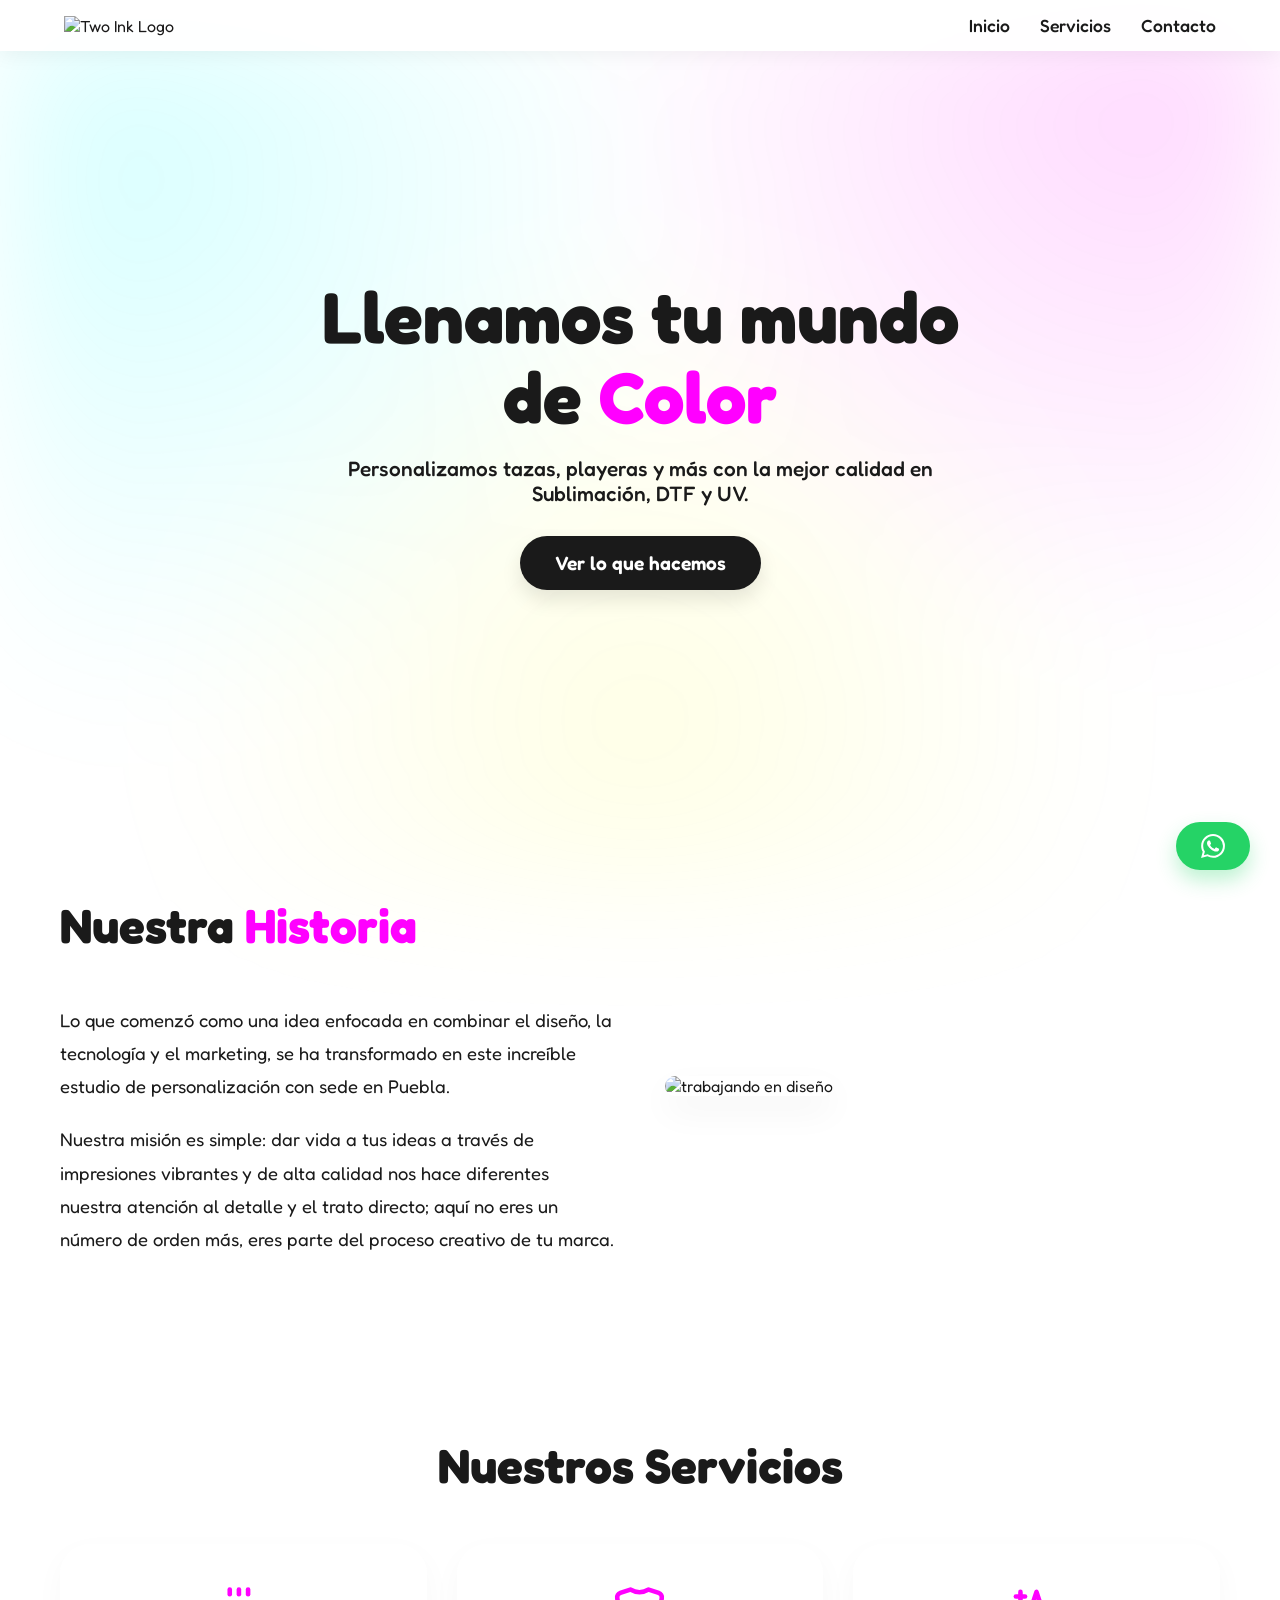
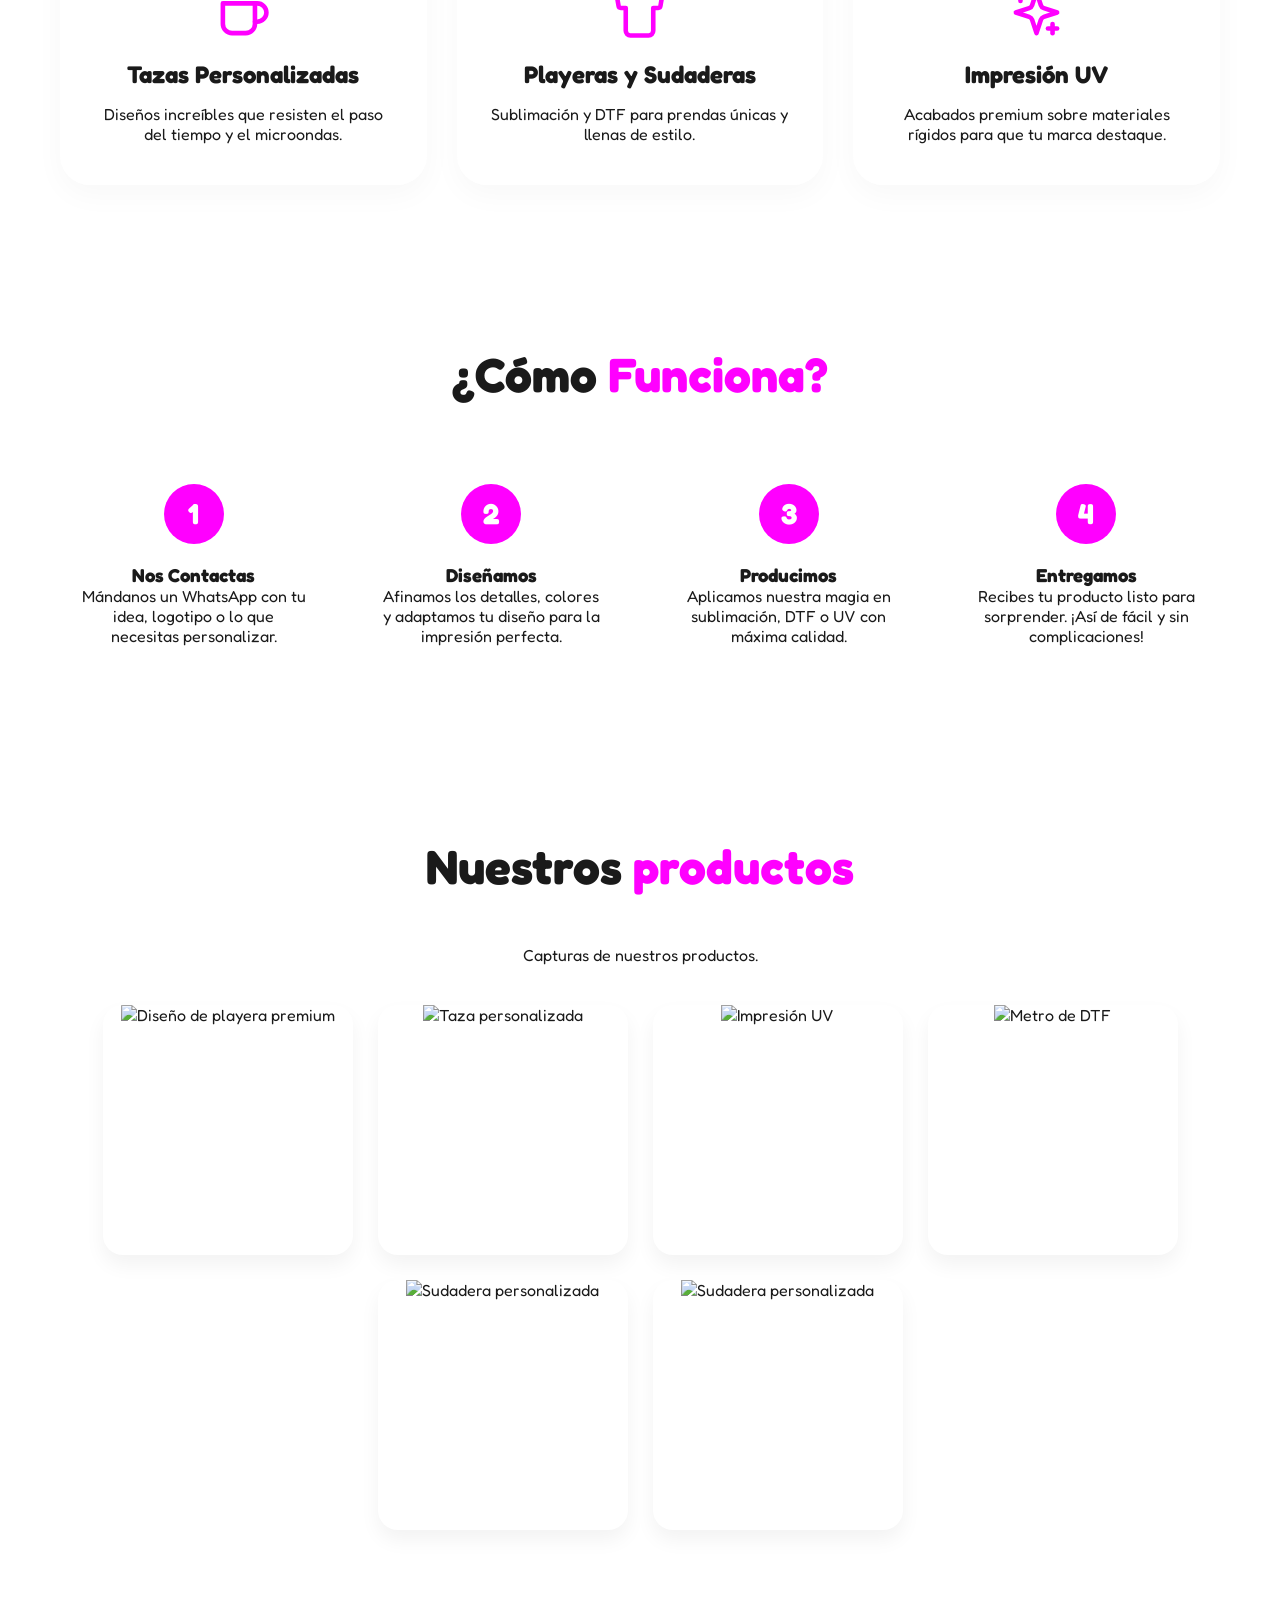
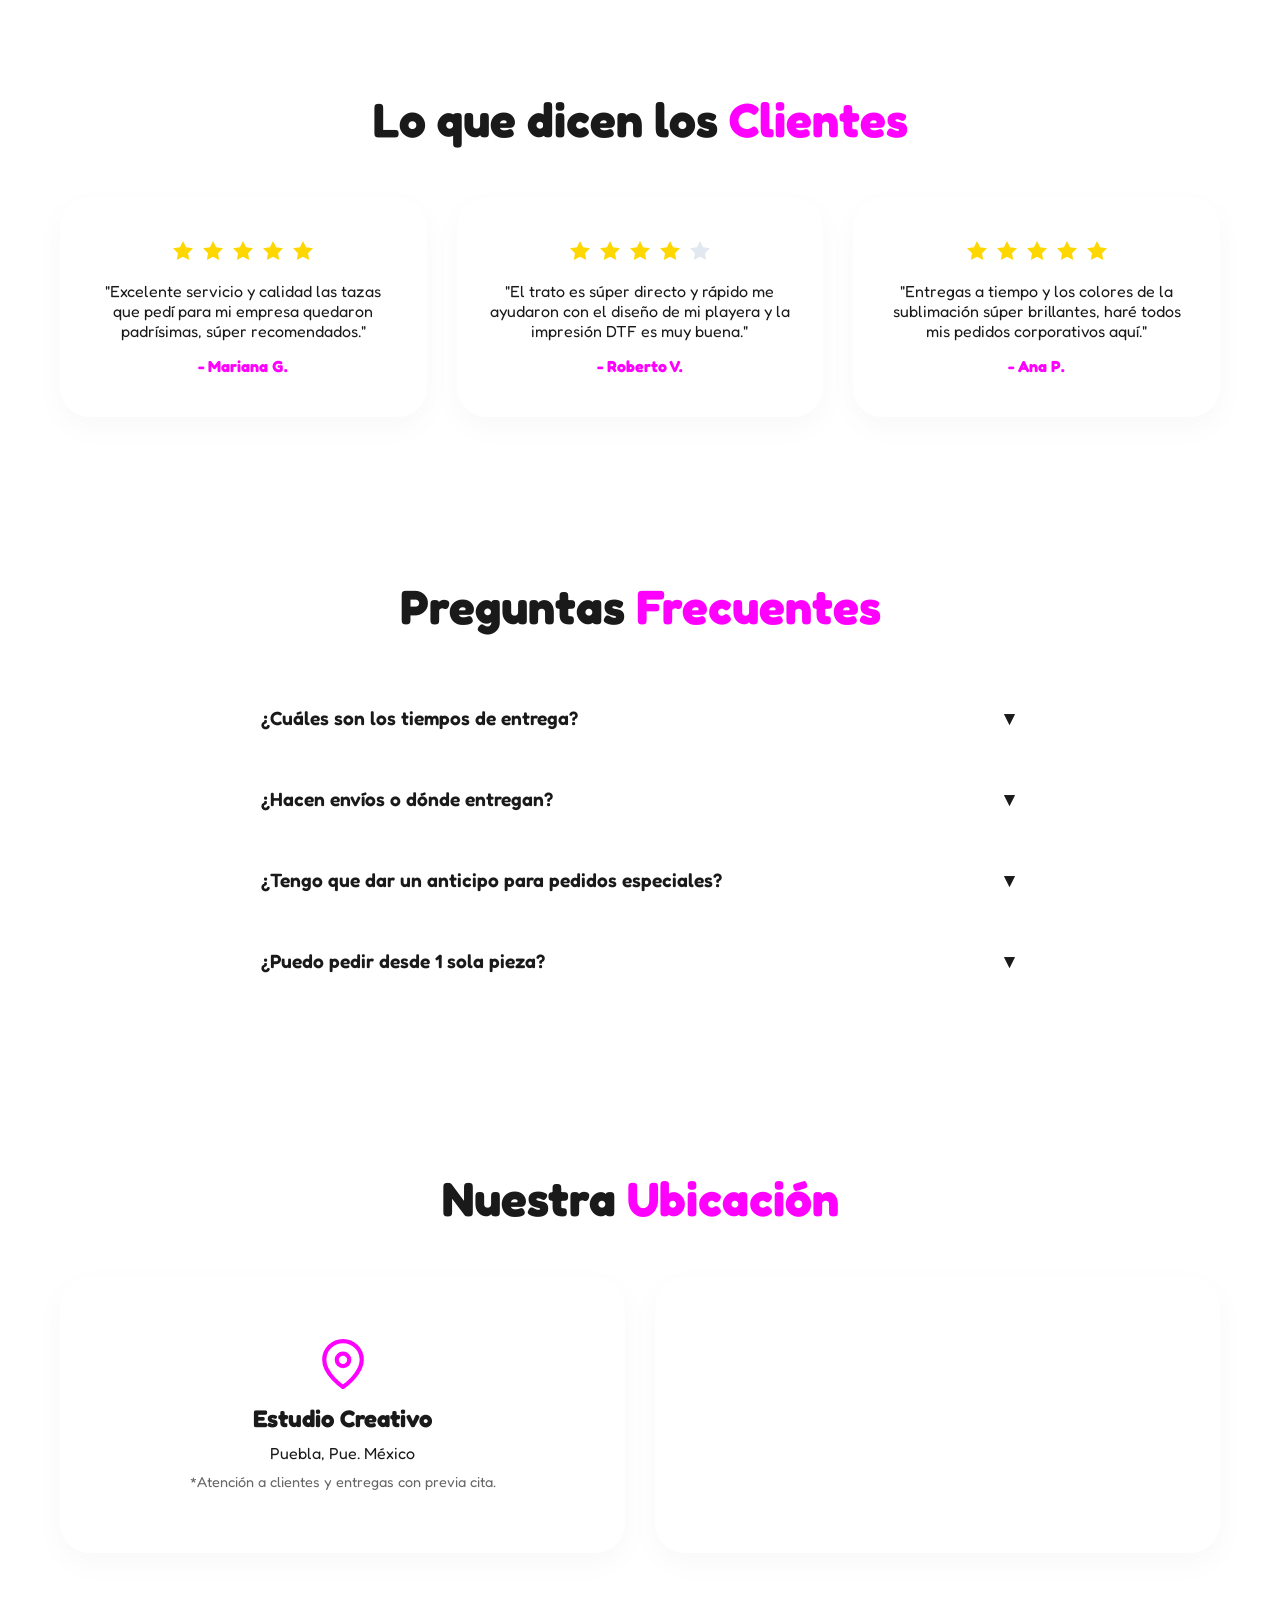
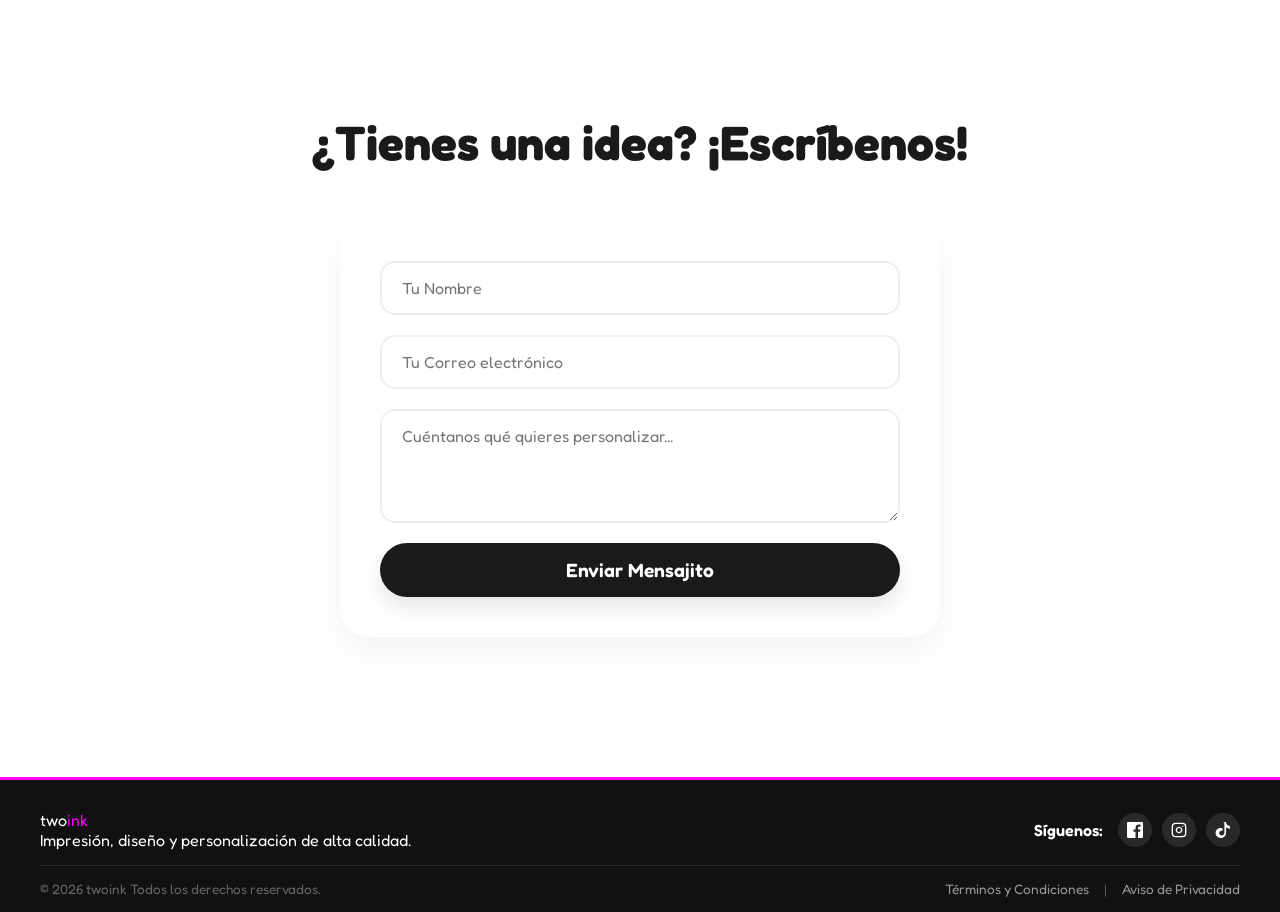
==== index.html @ 48f801fe "Add files via upload" ====
<!DOCTYPE html>
<html lang="es">
<head>
    <meta charset="UTF-8">
    <meta name="viewport" content="width=device-width, initial-scale=1.0">
    <title>Estudio de Sublimación | Color y Diseño</title>
    <link href="https://fonts.googleapis.com/css2?family=Fredoka:wght@400;500;600;700&display=swap" rel="stylesheet">
    <link rel="stylesheet" href="style.css">
    <meta name="description" content="Estudio de personalización en Puebla. Tazas, playeras, DTF y sublimación de alta calidad. ¡Llenamos tu mundo de color!">
    <meta name="keywords" content="sublimacion, dtf, impresion uv, playeras personalizadas, tazas, puebla, diseño">
    <meta name="author" content="Carlos - SubliArt">

    <meta property="og:title" content="SubliArt | Estudio Creativo de Personalización">
    <meta property="og:description" content="Impresión, diseño y personalización de alta calidad en Puebla. Da vida a tus ideas.">
    <meta property="og:image" content="img/portada-compartir.jpg"> 
    <meta property="og:url" content="https://tu-dominio.com">
    <meta property="og:type" content="website">

    <link rel="icon" type="image/png" href="img/20260409t_8.57.21_1.png">
</head>
<body>
<div class="fondo-artistico"></div>

    <nav class="nav-principal">
        <div class="logo">
            <img src="img/20260409t_8.57.21_1.png" alt="Two Ink Logo" style="height: 50px; width: auto;">
        </div>
        
        <button class="menu-hamburguesa" aria-label="Abrir menú">
            <svg xmlns="http://www.w3.org/2000/svg" viewBox="0 0 24 24" fill="none" stroke="currentColor" stroke-width="2" stroke-linecap="round" stroke-linejoin="round">
                <line x1="3" y1="12" x2="21" y2="12"></line>
                <line x1="3" y1="6" x2="21" y2="6"></line>
                <line x1="3" y1="18" x2="21" y2="18"></line>
            </svg>
        </button>

        <ul class="nav-enlaces">
            <li><a href="#inicio">Inicio</a></li>
            <li><a href="servicios.html">Servicios</a></li>
            <li><a href="#contacto">Contacto</a></li>
        </ul>
    </nav>

    <section id="inicio" class="hero">
        <div class="hero-texto pop-in">
            <h1>Llenamos tu mundo de <span class="color-text">Color</span></h1>
            <p>Personalizamos tazas, playeras y más con la mejor calidad en Sublimación, DTF y UV.</p>
            <a href="servicios.html" class="btn-colorido">Ver lo que hacemos</a>
        </div>
    </section>
    <section id="nosotros" class="contenedor">
        <div class="nosotros-grid">
            <div class="nosotros-texto pop-in">
                <h2 class="titulo-seccion" style="text-align: left;">Nuestra <span class="color-text">Historia</span></h2>
                <p>Lo que comenzó como una idea enfocada en combinar el diseño, la tecnología y el marketing, se ha transformado en este increíble estudio de personalización con sede en Puebla.</p>
                <p>Nuestra misión es simple: dar vida a tus ideas a través de impresiones vibrantes y de alta calidad nos hace diferentes nuestra atención al detalle y el trato directo; aquí no eres un número de orden más, eres parte del proceso creativo de tu marca.</p>
            </div>
            <div class="nosotros-imagen pop-in delay-1">
                <img src="img/20260409t_8.57.21_1.png" alt="trabajando en diseño" class="img-fluida">
            </div>
        </div>
    </section>

    <section id="servicios" class="contenedor">
        <h2 class="titulo-seccion pop-in">Nuestros Servicios</h2>
        <div class="grid-servicios">
            <div class="card pop-in delay-1">
                <div class="icono-servicio">
                    <svg xmlns="http://www.w3.org/2000/svg" viewBox="0 0 24 24" fill="none" stroke="currentColor" stroke-width="2" stroke-linecap="round" stroke-linejoin="round">
                        <path d="M17 8h1a4 4 0 1 1 0 8h-1"></path>
                        <path d="M3 8h14v9a4 4 0 0 1-4 4H7a4 4 0 0 1-4-4Z"></path>
                        <line x1="6" y1="2" x2="6" y2="4"></line>
                        <line x1="10" y1="2" x2="10" y2="4"></line>
                        <line x1="14" y1="2" x2="14" y2="4"></line>
                    </svg>
                </div>
                <h3>Tazas Personalizadas</h3>
                <p>Diseños increíbles que resisten el paso del tiempo y el microondas.</p>
            </div>

            <div class="card pop-in delay-2">
                <div class="icono-servicio">
                    <svg xmlns="http://www.w3.org/2000/svg" viewBox="0 0 24 24" fill="none" stroke="currentColor" stroke-width="2" stroke-linecap="round" stroke-linejoin="round">
                        <path d="M20.38 3.46 16 2a8 8 0 0 1-8 0L3.62 3.46a2 2 0 0 0-1.34 2.23l.58 3.47a1 1 0 0 0 .99.84H6v10c0 1.1.9 2 2 2h8a2 2 0 0 0 2-2V10h2.15a1 1 0 0 0 .99-.84l.58-3.47a2 2 0 0 0-1.34-2.23z"></path>
                    </svg>
                </div>
                <h3>Playeras y Sudaderas</h3>
                <p>Sublimación y DTF para prendas únicas y llenas de estilo.</p>
            </div>

            <div class="card pop-in delay-3">
                <div class="icono-servicio">
                    <svg xmlns="http://www.w3.org/2000/svg" viewBox="0 0 24 24" fill="none" stroke="currentColor" stroke-width="2" stroke-linecap="round" stroke-linejoin="round">
                        <path d="m12 3-1.912 5.813a2 2 0 0 1-1.275 1.275L3 12l5.813 1.912a2 2 0 0 1 1.275 1.275L12 21l1.912-5.813a2 2 0 0 1 1.275-1.275L21 12l-5.813-1.912a2 2 0 0 1-1.275-1.275L12 3Z"></path>
                        <path d="M5 3v4"></path>
                        <path d="M19 17v4"></path>
                        <path d="M3 5h4"></path>
                        <path d="M17 19h4"></path>
                    </svg>
                </div>
                <h3>Impresión UV</h3>
                <p>Acabados premium sobre materiales rígidos para que tu marca destaque.</p>
            </div>
        </div>
    </section>
    <section id="como-funciona" class="contenedor">
        <h2 class="titulo-seccion pop-in">¿Cómo <span class="color-text">Funciona?</span></h2>
        <div class="pasos-grid">
            <div class="paso-card pop-in delay-1">
                <div class="paso-numero">1</div>
                <h3>Nos Contactas</h3>
                <p>Mándanos un WhatsApp con tu idea, logotipo o lo que necesitas personalizar.</p>
            </div>
            <div class="paso-card pop-in delay-2">
                <div class="paso-numero">2</div>
                <h3>Diseñamos</h3>
                <p>Afinamos los detalles, colores y adaptamos tu diseño para la impresión perfecta.</p>
            </div>
            <div class="paso-card pop-in delay-3">
                <div class="paso-numero">3</div>
                <h3>Producimos</h3>
                <p>Aplicamos nuestra magia en sublimación, DTF o UV con máxima calidad.</p>
            </div>
            <div class="paso-card pop-in delay-4">
                <div class="paso-numero">4</div>
                <h3>Entregamos</h3>
                <p>Recibes tu producto listo para sorprender. ¡Así de fácil y sin complicaciones!</p>
            </div>
        </div>
    </section>

   <section id="galeria" class="contenedor">
        <h2 class="titulo-seccion pop-in">Nuestros <span class="color-text">productos</span></h2>
        <p class="pop-in delay-1" style="margin-bottom: 40px;">Capturas de nuestros productos.</p>
        
        <div class="galeria-estandar">
            
            <div class="galeria-item pop-in delay-1">
                <img src="img/2026-04-15 at 8.28.46.jpeg" alt="Diseño de playera premium">
                <div class="galeria-overlay"><span>Playeras Premium</span></div>
            </div>

            <div class="galeria-item pop-in delay-2">
                <img src="img/2026-04-15 at 8.13.24.jpeg" alt="Taza personalizada">
                <div class="galeria-overlay"><span>Tazas 11oz</span></div>
            </div>

            <div class="galeria-item pop-in delay-3">
                <img src="img/2026-04-15 at 8.30.41.jpeg" alt="Impresión UV">
                <div class="galeria-overlay"><span>Termos</span></div>
            </div>

            <div class="galeria-item pop-in delay-4">
                <img src="img/2026-04-15 at 8.30.42.jpeg" alt="Metro de DTF">
                <div class="galeria-overlay"><span>Gorras</span></div>
            </div>

            <div class="galeria-item pop-in delay-1">
                <img src="img/2026-04-15 at 8.30.43.jpeg" alt="Sudadera personalizada">
                <div class="galeria-overlay"><span>Watter bottles</span></div>
            </div>

            <div class="galeria-item pop-in delay-1">
                <img src="img/m9kj6zm9kj6zm9kj.png" alt="Sudadera personalizada">
                <div class="galeria-overlay"><span>Impresion UV</span></div>
            </div>
            
        </div>
    </section>
<section id="testimonios" class="contenedor">
        <h2 class="titulo-seccion pop-in">Lo que dicen los <span class="color-text">Clientes</span></h2>
        <div class="grid-servicios">

            <div class="card pop-in delay-1">
                <div class="estrellas-container">
                    <svg class="star-svg filled" viewBox="0 0 24 24"><path d="M12 2l3.09 6.26L22 9.27l-5 4.87 1.18 6.88L12 17.77l-6.18 3.25L7 14.14 2 9.27l6.91-1.01L12 2z"/></svg>
                    <svg class="star-svg filled" viewBox="0 0 24 24"><path d="M12 2l3.09 6.26L22 9.27l-5 4.87 1.18 6.88L12 17.77l-6.18 3.25L7 14.14 2 9.27l6.91-1.01L12 2z"/></svg>
                    <svg class="star-svg filled" viewBox="0 0 24 24"><path d="M12 2l3.09 6.26L22 9.27l-5 4.87 1.18 6.88L12 17.77l-6.18 3.25L7 14.14 2 9.27l6.91-1.01L12 2z"/></svg>
                    <svg class="star-svg filled" viewBox="0 0 24 24"><path d="M12 2l3.09 6.26L22 9.27l-5 4.87 1.18 6.88L12 17.77l-6.18 3.25L7 14.14 2 9.27l6.91-1.01L12 2z"/></svg>
                    <svg class="star-svg filled" viewBox="0 0 24 24"><path d="M12 2l3.09 6.26L22 9.27l-5 4.87 1.18 6.88L12 17.77l-6.18 3.25L7 14.14 2 9.27l6.91-1.01L12 2z"/></svg>
                </div>
                <p>"Excelente servicio y calidad las tazas que pedí para mi empresa quedaron padrísimas, súper recomendados."</p>
                <h4 style="margin-top: 15px; color: var(--acento);">- Mariana G.</h4>
            </div>

            <div class="card pop-in delay-2">
                <div class="estrellas-container">
                    <svg class="star-svg filled" viewBox="0 0 24 24"><path d="M12 2l3.09 6.26L22 9.27l-5 4.87 1.18 6.88L12 17.77l-6.18 3.25L7 14.14 2 9.27l6.91-1.01L12 2z"/></svg>
                    <svg class="star-svg filled" viewBox="0 0 24 24"><path d="M12 2l3.09 6.26L22 9.27l-5 4.87 1.18 6.88L12 17.77l-6.18 3.25L7 14.14 2 9.27l6.91-1.01L12 2z"/></svg>
                    <svg class="star-svg filled" viewBox="0 0 24 24"><path d="M12 2l3.09 6.26L22 9.27l-5 4.87 1.18 6.88L12 17.77l-6.18 3.25L7 14.14 2 9.27l6.91-1.01L12 2z"/></svg>
                    <svg class="star-svg filled" viewBox="0 0 24 24"><path d="M12 2l3.09 6.26L22 9.27l-5 4.87 1.18 6.88L12 17.77l-6.18 3.25L7 14.14 2 9.27l6.91-1.01L12 2z"/></svg>
                    <svg class="star-svg empty" viewBox="0 0 24 24"><path d="M12 2l3.09 6.26L22 9.27l-5 4.87 1.18 6.88L12 17.77l-6.18 3.25L7 14.14 2 9.27l6.91-1.01L12 2z"/></svg>
                </div>
                <p>"El trato es súper directo y rápido me ayudaron con el diseño de mi playera y la impresión DTF es muy buena."</p>
                <h4 style="margin-top: 15px; color: var(--acento);">- Roberto V.</h4>
            </div>

            <div class="card pop-in delay-3">
                <div class="estrellas-container">
                    <svg class="star-svg filled" viewBox="0 0 24 24"><path d="M12 2l3.09 6.26L22 9.27l-5 4.87 1.18 6.88L12 17.77l-6.18 3.25L7 14.14 2 9.27l6.91-1.01L12 2z"/></svg>
                    <svg class="star-svg filled" viewBox="0 0 24 24"><path d="M12 2l3.09 6.26L22 9.27l-5 4.87 1.18 6.88L12 17.77l-6.18 3.25L7 14.14 2 9.27l6.91-1.01L12 2z"/></svg>
                    <svg class="star-svg filled" viewBox="0 0 24 24"><path d="M12 2l3.09 6.26L22 9.27l-5 4.87 1.18 6.88L12 17.77l-6.18 3.25L7 14.14 2 9.27l6.91-1.01L12 2z"/></svg>
                    <svg class="star-svg filled" viewBox="0 0 24 24"><path d="M12 2l3.09 6.26L22 9.27l-5 4.87 1.18 6.88L12 17.77l-6.18 3.25L7 14.14 2 9.27l6.91-1.01L12 2z"/></svg>
                    <svg class="star-svg filled" viewBox="0 0 24 24"><path d="M12 2l3.09 6.26L22 9.27l-5 4.87 1.18 6.88L12 17.77l-6.18 3.25L7 14.14 2 9.27l6.91-1.01L12 2z"/></svg>
                </div>
                <p>"Entregas a tiempo y los colores de la sublimación súper brillantes, haré todos mis pedidos corporativos aquí."</p>
                <h4 style="margin-top: 15px; color: var(--acento);">- Ana P.</h4>
            </div>

        </div>
    </section>

    <section id="faq" class="contenedor">
        <h2 class="titulo-seccion pop-in">Preguntas <span class="color-text">Frecuentes</span></h2>
        <div class="faq-container pop-in delay-1">
            <div class="faq-item">
                <button class="faq-pregunta">¿Cuáles son los tiempos de entrega? <span class="icono">▼</span></button>
                <div class="faq-respuesta">
                    <p>Depende del volumen del pedido. Trabajos pequeños (1-5 piezas) suelen estar listos en 2-3 días hábiles. Pedidos por mayoreo toman de 5 a 7 días hábiles tras confirmar diseño.</p>
                </div>
            </div>
            <div class="faq-item">
                <button class="faq-pregunta">¿Hacen envíos o dónde entregan? <span class="icono">▼</span></button>
                <div class="faq-respuesta">
                    <p>Hacemos entregas locales en distintos puntos de Puebla y también contamos con envíos nacionales por paquetería segura.</p>
                </div>
            </div>
            <div class="faq-item">
                <button class="faq-pregunta">¿Tengo que dar un anticipo para pedidos especiales? <span class="icono">▼</span></button>
                <div class="faq-respuesta">
                    <p>Sí, para comenzar a trabajar en el diseño y separar tu material, requerimos un anticipo del 50%. El resto se liquida contra entrega.</p>
                </div>
            </div>
            <div class="faq-item">
                <button class="faq-pregunta">¿Puedo pedir desde 1 sola pieza? <span class="icono">▼</span></button>
                <div class="faq-respuesta">
                    <p>¡Claro que sí! No tenemos mínimo de compra para tazas y playeras de línea. Diseñamos con el mismo cariño desde 1 hasta 100 piezas.</p>
                </div>
            </div>
        </div>
    </section>

    <section id="ubicacion" class="contenedor">
        <h2 class="titulo-seccion pop-in">Nuestra <span class="color-text">Ubicación</span></h2>
        <div class="grid-servicios pop-in delay-1">
            <div class="card" style="display: flex; flex-direction: column; justify-content: center; align-items: center; text-align: center;">
                <svg xmlns="http://www.w3.org/2000/svg" width="50" height="50" viewBox="0 0 24 24" fill="none" stroke="var(--acento)" stroke-width="2" stroke-linecap="round" stroke-linejoin="round" style="margin-bottom: 15px;">
                    <path d="M21 10c0 7-9 13-9 13s-9-6-9-13a9 9 0 0 1 18 0z"></path>
                    <circle cx="12" cy="10" r="3"></circle>
                </svg>
                <h3 style="margin-bottom: 10px;">Estudio Creativo</h3>
                <p>Puebla, Pue. México</p>
                <p style="margin-top: 10px; font-size: 0.9rem; color: #666;">*Atención a clientes y entregas con previa cita.</p>
            </div>
            <div class="card" style="padding: 10px; overflow: hidden;">
                <iframe src="https://www.google.com/maps/embed?pb=!1m18!1m12!1m3!1d120638.07462103442!2d-98.30752185566063!3d19.039994646700684!2m3!1f0!2f0!3f0!3m2!1i1024!2i768!4f13.1!3m3!1m2!1s0x85cfc0bd5ebc7a3b%3A0x48a64619c94c2e60!2sPuebla%2C%20Pue.!5e0!3m2!1ses!2smx!4v1712850000000!5m2!1ses!2smx" width="100%" height="250" style="border:0; border-radius: 20px;" allowfullscreen="" loading="lazy" referrerpolicy="no-referrer-when-downgrade"></iframe>
            </div>
        </div>
    </section>

    <section id="contacto" class="contenedor">
        <h2 class="titulo-seccion pop-in">¿Tienes una idea? ¡Escríbenos!</h2>
        <form id="formulario-contacto" class="card-form pop-in delay-1">
            <input type="text" placeholder="Tu Nombre" required>
            <input type="email" placeholder="Tu Correo electrónico" required>
            <textarea placeholder="Cuéntanos qué quieres personalizar..." rows="4" required></textarea>
            <button type="submit" class="btn-colorido w-100">Enviar Mensajito</button>
        </form>
    </section>

    <a href="https://wa.me/2213573007" target="_blank" class="whatsapp-btn pop-in delay-3">
        <svg xmlns="http://www.w3.org/2000/svg" viewBox="0 0 24 24" width="24" height="24" fill="currentColor">
            <path d="M17.472 14.382c-.297-.149-1.758-.867-2.03-.967-.273-.099-.471-.148-.67.15-.197.297-.767.966-.94 1.164-.173.199-.347.223-.644.075-.297-.15-1.255-.463-2.39-1.475-.883-.788-1.48-1.761-1.653-2.059-.173-.297-.018-.458.13-.606.134-.133.298-.347.446-.52.149-.174.198-.298.298-.497.099-.198.05-.371-.025-.52-.075-.149-.669-1.612-.916-2.207-.242-.579-.487-.5-.669-.51-.173-.008-.371-.01-.57-.01-.198 0-.52.074-.792.372-.272.297-1.04 1.016-1.04 2.479 0 1.462 1.065 2.875 1.213 3.074.149.198 2.096 3.2 5.077 4.487.709.306 1.262.489 1.694.625.712.227 1.36.195 1.871.118.571-.085 1.758-.719 2.006-1.413.248-.694.248-1.289.173-1.413-.074-.124-.272-.198-.57-.347m-5.421 7.403h-.004a9.87 9.87 0 01-5.031-1.378l-.361-.214-3.741.982.998-3.648-.235-.374a9.86 9.86 0 01-1.51-5.26c.001-5.45 4.436-9.884 9.888-9.884 2.64 0 5.122 1.03 6.988 2.898a9.825 9.825 0 012.893 6.994c-.003 5.45-4.437 9.884-9.885 9.884m8.413-18.297A11.815 11.815 0 0012.05 0C5.495 0 .16 5.335.157 11.892c0 2.096.547 4.142 1.588 5.945L.057 24l6.305-1.654a11.882 11.882 0 005.683 1.448h.005c6.554 0 11.89-5.335 11.893-11.893a11.821 11.821 0 00-3.48-8.413z"/>
        </svg>
    </a> 
    
    <footer class="footer-principal">
        <div class="footer-contenido">
            <div class="footer-marca">
                <div class="logo">two<span class="color-text">ink</span></div>
                <p>Impresión, diseño y personalización de alta calidad.</p>
            </div>
            
            <div class="redes-sociales">
                <p>Síguenos:</p>
                <div class="iconos-redes">
                    <a href="#" aria-label="Facebook">
                        <svg viewBox="0 0 24 24" width="24" height="24" fill="currentColor"><path d="M22.675 0h-21.35C.597 0 0 .597 0 1.325v21.351C0 23.403.597 24 1.325 24H12.82v-9.294H9.692v-3.622h3.128V8.413c0-3.1 1.893-4.788 4.659-4.788 1.325 0 2.463.099 2.795.143v3.24l-1.918.001c-1.504 0-1.795.715-1.795 1.763v2.313h3.587l-.467 3.622h-3.12V24h6.116c.73 0 1.323-.597 1.323-1.325V1.325C24 .597 23.403 0 22.675 0z"/></svg>
                    </a>
                    <a href="#" aria-label="Instagram">
                        <svg viewBox="0 0 24 24" width="24" height="24" fill="none" stroke="currentColor" stroke-width="2" stroke-linecap="round" stroke-linejoin="round"><rect x="2" y="2" width="20" height="20" rx="5" ry="5"></rect><path d="M16 11.37A4 4 0 1 1 12.63 8 4 4 0 0 1 16 11.37z"></path><line x1="17.5" y1="6.5" x2="17.51" y2="6.5"></line></svg>
                    </a>
                    <a href="#" aria-label="TikTok">
                        <svg viewBox="0 0 24 24" width="24" height="24" fill="currentColor"><path d="M12.525.02c1.31-.02 2.61-.01 3.91-.02.08 1.53.63 3.09 1.75 4.17 1.12 1.11 2.7 1.62 4.24 1.79v4.03c-1.44-.05-2.89-.35-4.2-.97-.57-.26-1.1-.59-1.62-.93v7.2c0 1.2-.15 2.39-.52 3.54-.86 2.66-3.1 4.54-5.83 5.02-2.11.37-4.32-.01-6.1-1.28-1.78-1.28-2.96-3.23-3.23-5.38-.28-2.12.35-4.28 1.76-5.87 1.4-1.57 3.42-2.45 5.54-2.41 1.05.02 2.09.21 3.07.6v4.06c-.66-.27-1.37-.36-2.07-.27-1.03.13-2 .76-2.5 1.64-.52.92-.61 2.05-.24 3.02.39.99 1.25 1.76 2.27 2.05 1.05.29 2.21.17 3.16-.31.95-.48 1.67-1.34 1.94-2.38.16-.62.24-1.26.24-1.89v-14.8h-1.61z"/></svg>
                    </a>
                </div>
            </div>
        </div>
        
        <div class="footer-legal">
            <p>&copy; 2026 twoink Todos los derechos reservados.</p>
            <div class="enlaces-legales">
                <a href="terminos-condiciones.pdf" target="_blank">Términos y Condiciones</a>
                <span style="color: rgba(255,255,255,0.3);">|</span>
                <a href="#">Aviso de Privacidad</a>
            </div>
        </div>
    </footer>

    <script src="main.js"></script>
</body>
</html>
---- style.css ----
/* Configuración Base */
* {
    margin: 0;
    padding: 0;
    box-sizing: border-box;
    font-family: 'Fredoka', sans-serif;
    scroll-behavior: smooth;
}

:root {
    --color-1: #00FFFF; 
    --color-2: #FF00FF; 
    --color-3: #FFFF00;
    --blanco: #ffffff;
    --texto: #1a1a1a;
    --acento: #FF00FF; 
}

body {
    color: var(--texto);
    background-color: var(--blanco);
    overflow-x: hidden;
    position: relative;
}

.fondo-artistico {
    position: fixed;
    top: 0;
    left: 0;
    width: 100%;
    height: 100vh;
    z-index: -1;
    background: 
        radial-gradient(circle at 10% 20%, rgba(0, 255, 255, 0.15) 0%, transparent 40%),
        radial-gradient(circle at 90% 10%, rgba(255, 0, 255, 0.15) 0%, transparent 40%),
        radial-gradient(circle at 50% 80%, rgba(255, 255, 0, 0.1) 0%, transparent 50%);
    filter: blur(60px);
}

.header-blanco {
    background: rgba(255, 255, 255, 0.95);
    padding: 15px 50px;
    display: flex;
    justify-content: space-between;
    align-items: center;
    position: sticky;
    top: 0;
    z-index: 1000;
    box-shadow: 0 5px 20px rgba(0,0,0,0.05);
}

.logo-img {
    height: 70px; /* Ajusta este valor si tu logo se ve muy grande o pequeño */
    width: auto;
    display: block;
    transition: transform 0.3s ease;
}

.logo-img:hover {
    transform: scale(1.05);
}

.hero {
    display: flex;
    align-items: center;
    justify-content: center; 
    min-height: 85vh;
    padding: 0 5%;
    text-align: center;
}

.hero-texto {
    max-width: 700px;
}

.hero h1 {
    font-size: 4.5rem;
    line-height: 1.1;
    margin-bottom: 20px;
    color: var(--texto);
}

.color-text {
    color: var(--acento);
}

.hero p {
    font-size: 1.3rem;
    margin-bottom: 30px;
    font-weight: 500;
}

.btn-colorido {
    display: inline-block;
    background: var(--texto);
    color: white;
    padding: 15px 35px;
    border-radius: 50px;
    text-decoration: none;
    font-size: 1.2rem;
    font-weight: 600;
    border: none;
    cursor: pointer;
    box-shadow: 0 10px 20px rgba(0, 0, 0, 0.1);
    transition: 0.3s cubic-bezier(0.175, 0.885, 0.32, 1.275);
}

.btn-colorido:hover {
    background: var(--acento);
    transform: translateY(-5px) scale(1.05);
    box-shadow: 0 15px 25px rgba(255, 0, 255, 0.3);
}

.contenedor {
    max-width: 1200px;
    margin: 0 auto;
    padding: 80px 20px;
    text-align: center;
}

.titulo-seccion {
    font-size: 3rem;
    margin-bottom: 50px;
    color: var(--texto);
}

.grid-servicios {
    display: grid;
    grid-template-columns: repeat(auto-fit, minmax(300px, 1fr));
    gap: 30px;
}

.card {
    background: rgba(255, 255, 255, 0.8);
    backdrop-filter: blur(10px);
    border: 1px solid rgba(255, 255, 255, 0.3);
    padding: 40px 30px;
    border-radius: 30px;
    box-shadow: 0 10px 30px rgba(0,0,0,0.03);
    transition: 0.4s cubic-bezier(0.175, 0.885, 0.32, 1.275);
}

.card:hover {
    transform: translateY(-15px) scale(1.03);
    box-shadow: 0 20px 40px rgba(0,0,0,0.08);
}

.icono-servicio {
    margin-bottom: 20px;
    display: flex;
    justify-content: center;
    align-items: center;
}

.icono-servicio svg {
    width: 55px;
    height: 55px;
    stroke: var(--acento); 
    transition: transform 0.4s cubic-bezier(0.175, 0.885, 0.32, 1.275);
}

.card:hover .icono-servicio svg {
    transform: scale(1.15) rotate(5deg);
}

.card h3 {
    font-size: 1.5rem;
    color: var(--texto);
    margin-bottom: 15px;
}

.card-form {
    background: rgba(255, 255, 255, 0.9);
    padding: 40px;
    border-radius: 30px;
    max-width: 600px;
    margin: 0 auto;
    display: flex;
    flex-direction: column;
    gap: 20px;
    box-shadow: 0 15px 35px rgba(0,0,0,0.05);
}

input, textarea {
    padding: 15px 20px;
    border: 2px solid #eee;
    border-radius: 15px;
    font-size: 1rem;
    font-family: 'Fredoka', sans-serif;
    outline: none;
    transition: 0.3s;
}

input:focus, textarea:focus {
    border-color: var(--acento);
}

.w-100 { width: 100%; }

.whatsapp-btn {
    position: fixed;
    bottom: 30px;
    right: 30px;
    background: #25D366;
    color: white;
    padding: 15px 25px;
    border-radius: 50px;
    text-decoration: none;
    font-size: 1.1rem;
    font-weight: 600;
    box-shadow: 0 10px 20px rgba(37, 211, 102, 0.3);
    z-index: 1000;
    transition: 0.3s cubic-bezier(0.175, 0.885, 0.32, 1.275);
}

.whatsapp-btn:hover {
    transform: scale(1.1) rotate(-3deg);
}

.pop-in {
    opacity: 0;
    transform: scale(0.8) translateY(30px);
    transition: 0.8s cubic-bezier(0.175, 0.885, 0.32, 1.275);
}

.pop-in.visible {
    opacity: 1;
    transform: scale(1) translateY(0);
}

.delay-1 { transition-delay: 0.1s; }
.delay-2 { transition-delay: 0.3s; }
.delay-3 { transition-delay: 0.5s; }

.promocion-banner {
    background: var(--texto);
    color: var(--blanco);
    text-align: center;
    padding: 12px;
    font-weight: 600;
    font-size: 1.1rem;
    z-index: 100;
    position: relative;
}

.nosotros-grid {
    display: grid;
    grid-template-columns: 1fr 1fr;
    gap: 50px;
    align-items: center;
    text-align: left;
}

.nosotros-texto p {
    font-size: 1.15rem;
    margin-bottom: 20px;
    line-height: 1.8;
}

.img-fluida {
    width: 100%;
    border-radius: 30px;
    box-shadow: 0 15px 35px rgba(0,0,0,0.05);
}

@media (max-width: 768px) {
    .nosotros-grid { grid-template-columns: 1fr; text-align: center; }
    .nosotros-texto h2 { text-align: center !important; }
}

.pasos-grid {
    display: grid;
    grid-template-columns: repeat(auto-fit, minmax(220px, 1fr));
    gap: 30px;
}

.paso-card {
    background: rgba(255, 255, 255, 0.6);
    backdrop-filter: blur(10px);
    border: 1px solid rgba(255, 255, 255, 0.3);
    padding: 30px 20px;
    border-radius: 20px;
    text-align: center;
    transition: 0.3s ease;
}

.paso-card:hover {
    transform: translateY(-5px);
    background: rgba(255, 255, 255, 0.9);
}

.paso-numero {
    width: 60px;
    height: 60px;
    background: var(--acento);
    color: var(--blanco);
    font-size: 1.8rem;
    font-weight: 700;
    display: flex;
    align-items: center;
    justify-content: center;
    border-radius: 50%;
    margin: 0 auto 20px auto;
}

.galeria-estandar {
    display: flex;
    flex-wrap: wrap;
    justify-content: center; 
    gap: 25px;
    max-width: 1100px;
    margin: 0 auto;
}

.galeria-item {
    flex: 0 1 250px; 
    position: relative;
    border-radius: 20px;
    overflow: hidden;
    aspect-ratio: 1 / 1; 
    box-shadow: 0 10px 20px rgba(0,0,0,0.05);
    background: #ffffff;
}
.galeria-item img {
    width: 100%;
    height: 100%;
    object-fit: cover; 
    transition: transform 0.5s ease;
}

.galeria-overlay {
    position: absolute;
    top: 0;
    left: 0;
    width: 100%;
    height: 100%;
    background: rgba(255, 0, 255, 0.7);
    color: white;
    display: flex;
    align-items: center;
    justify-content: center;
    font-size: 1.5rem;
    font-weight: 600;
    opacity: 0;
    transition: opacity 0.3s ease;
}

.galeria-item:hover img {
    transform: scale(1.1);
}

.galeria-item:hover .galeria-overlay {
    opacity: 1; 
}
.estrellas-container {
    display: flex;
    justify-content: center;
    gap: 6px;
    margin-bottom: 18px;
}

.star-svg {
    width: 24px;
    height: 24px;
    transition: transform 0.3s cubic-bezier(0.175, 0.885, 0.32, 1.275);
}

.star-svg.filled {
    fill: #FFD700;
}

.star-svg.empty {
    fill: #e2e8f0; 
}

.card:hover .star-svg {
    transform: scale(1.15) translateY(-2px);
}

.faq-container {
    max-width: 800px;
    margin: 0 auto;
    text-align: left;
}

.faq-item {
    background: rgba(255, 255, 255, 0.8);
    backdrop-filter: blur(5px);
    margin-bottom: 15px;
    border-radius: 15px;
    overflow: hidden;
    border: 1px solid rgba(255, 255, 255, 0.3);
}

.faq-pregunta {
    width: 100%;
    text-align: left;
    padding: 20px;
    background: none;
    border: none;
    font-size: 1.2rem;
    font-weight: 600;
    font-family: 'Fredoka', sans-serif;
    color: var(--texto);
    cursor: pointer;
    display: flex;
    justify-content: space-between;
    align-items: center;
    transition: color 0.3s;
}

.faq-pregunta:hover {
    color: var(--acento);
}

.faq-respuesta {
    max-height: 0;
    overflow: hidden;
    transition: max-height 0.4s ease;
    padding: 0 20px;
}

.faq-respuesta p {
    padding-bottom: 20px;
    font-size: 1.05rem;
    color: #444;
}

.faq-item.activa .faq-respuesta {
    max-height: 200px; 
}

.faq-item.activa .icono {
    transform: rotate(180deg);
}

.icono {
    transition: transform 0.3s ease;
}
.whatsapp-btn {
    display: flex;
    align-items: center;
    gap: 8px;
    padding: 12px 25px;
}

.footer-principal {
    background-color: #111111 !important; 
    color: #ffffff;
    padding: 30px 20px 15px 20px;
    margin-top: 60px;
    border-top: 3px solid var(--acento);
    position: relative;
    z-index: 10;
}

.footer-contenido {
    max-width: 1200px;
    margin: 0 auto;
    display: flex;
    justify-content: space-between;
    align-items: center; 
    flex-wrap: wrap;
    gap: 15px;
    padding-bottom: 15px; 
    border-bottom: 1px solid rgba(255, 255, 255, 0.1);
}

.redes-sociales {
    display: flex;
    align-items: center;
    gap: 15px;
}

.redes-sociales p {
    margin-bottom: 0; 
    font-weight: 600;
}

.iconos-redes {
    display: flex;
    flex-direction: row !important; 
    gap: 10px;
}

.iconos-redes a {
    color: var(--blanco);
    background: rgba(255, 255, 255, 0.1);
    width: 34px; /* Reducido */
    height: 34px; /* Reducido */
    display: flex;
    justify-content: center;
    align-items: center;
    border-radius: 50%;
    transition: 0.3s ease;
}

.iconos-redes a svg {
    width: 16px;
    height: 16px;
}

.footer-legal {
    max-width: 1200px;
    margin: 15px auto 0 auto;
    display: flex;
    justify-content: space-between;
    align-items: center;
    flex-wrap: wrap;
    gap: 15px;
    color: #666;
    font-size: 0.85rem;
}
.enlaces-legales {
    display: flex;
    gap: 15px;
    align-items: center;
}

.enlaces-legales a {
    color: #999;
    text-decoration: none;
    transition: 0.3s;
}

.enlaces-legales a:hover {
    color: var(--acento);
}

@media (max-width: 768px) {
    .footer-contenido {
        flex-direction: column;
        text-align: center;
    }
    .footer-legal {
        flex-direction: column;
        text-align: center;
    }
}
.nav-principal {
    display: flex;
    justify-content: space-between; 
    align-items: center; 
    padding: 15px 5%;
    width: 100%; 
    background: rgba(255, 255, 255, 0.95); 
    position: sticky; 
    top: 0;
    left: 0;  /* Obliga a pegar al borde izquierdo */
    right: 0; /* Obliga a pegar al borde derecho */
    z-index: 1000;
    box-shadow: 0 5px 20px rgba(0,0,0,0.05); 
}

.nav-enlaces {
    display: flex;
    list-style: none; 
    gap: 30px;
    margin: 0;
    padding: 0;
}

.nav-enlaces li a {
    color: var(--texto); 
    text-decoration: none; 
    font-weight: 500; 
    font-size: 1.1rem; 
    transition: 0.3s;
}

.nav-enlaces li a:hover {
    color: var(--acento);
}

/* Ocultar el botón hamburguesa en la computadora */
.menu-hamburguesa {
    display: none; 
    background: none;
    border: none;
    cursor: pointer;
    z-index: 1001; /* Siempre por encima del menú de cristal */
}

.menu-hamburguesa svg {
    width: 35px;
    height: 35px;
    stroke: var(--texto); 
}


/* =========================================
   MENÚ RESPONSIVO PARA CELULARES (Glassmorphism)
   ========================================= */
@media (max-width: 768px) {
    
    /* 1. Aparece el botón de 3 rayitas */
    .menu-hamburguesa {
        display: block; 
    }

    /* 2. Escondemos los enlaces fuera de la pantalla (Panel Lateral) */
    .nav-enlaces {
        position: fixed;
        top: 0;
        right: -100%; /* ESCONDIDO a la derecha */
        width: 75%; 
        height: 100vh; /* Alto completo de la pantalla */
        background: rgba(255, 255, 255, 0.90);
        backdrop-filter: blur(15px); /* Efecto cristal */
        flex-direction: column; /* Lista hacia abajo */
        justify-content: center;
        align-items: center;
        gap: 40px; 
        transition: right 0.4s ease-in-out; /* Animación de entrada */
        box-shadow: -10px 0 30px rgba(0,0,0,0.1);
    }

    /* 3. Clase que activa JavaScript para meter el menú a la pantalla */
    .nav-enlaces.activo {
        right: 0; 
    }

    /* 4. Letras más grandes para poder tocarlas fácil con el dedo */
    .nav-enlaces li a {
        font-size: 1.5rem;
        font-weight: 600;
    }
}
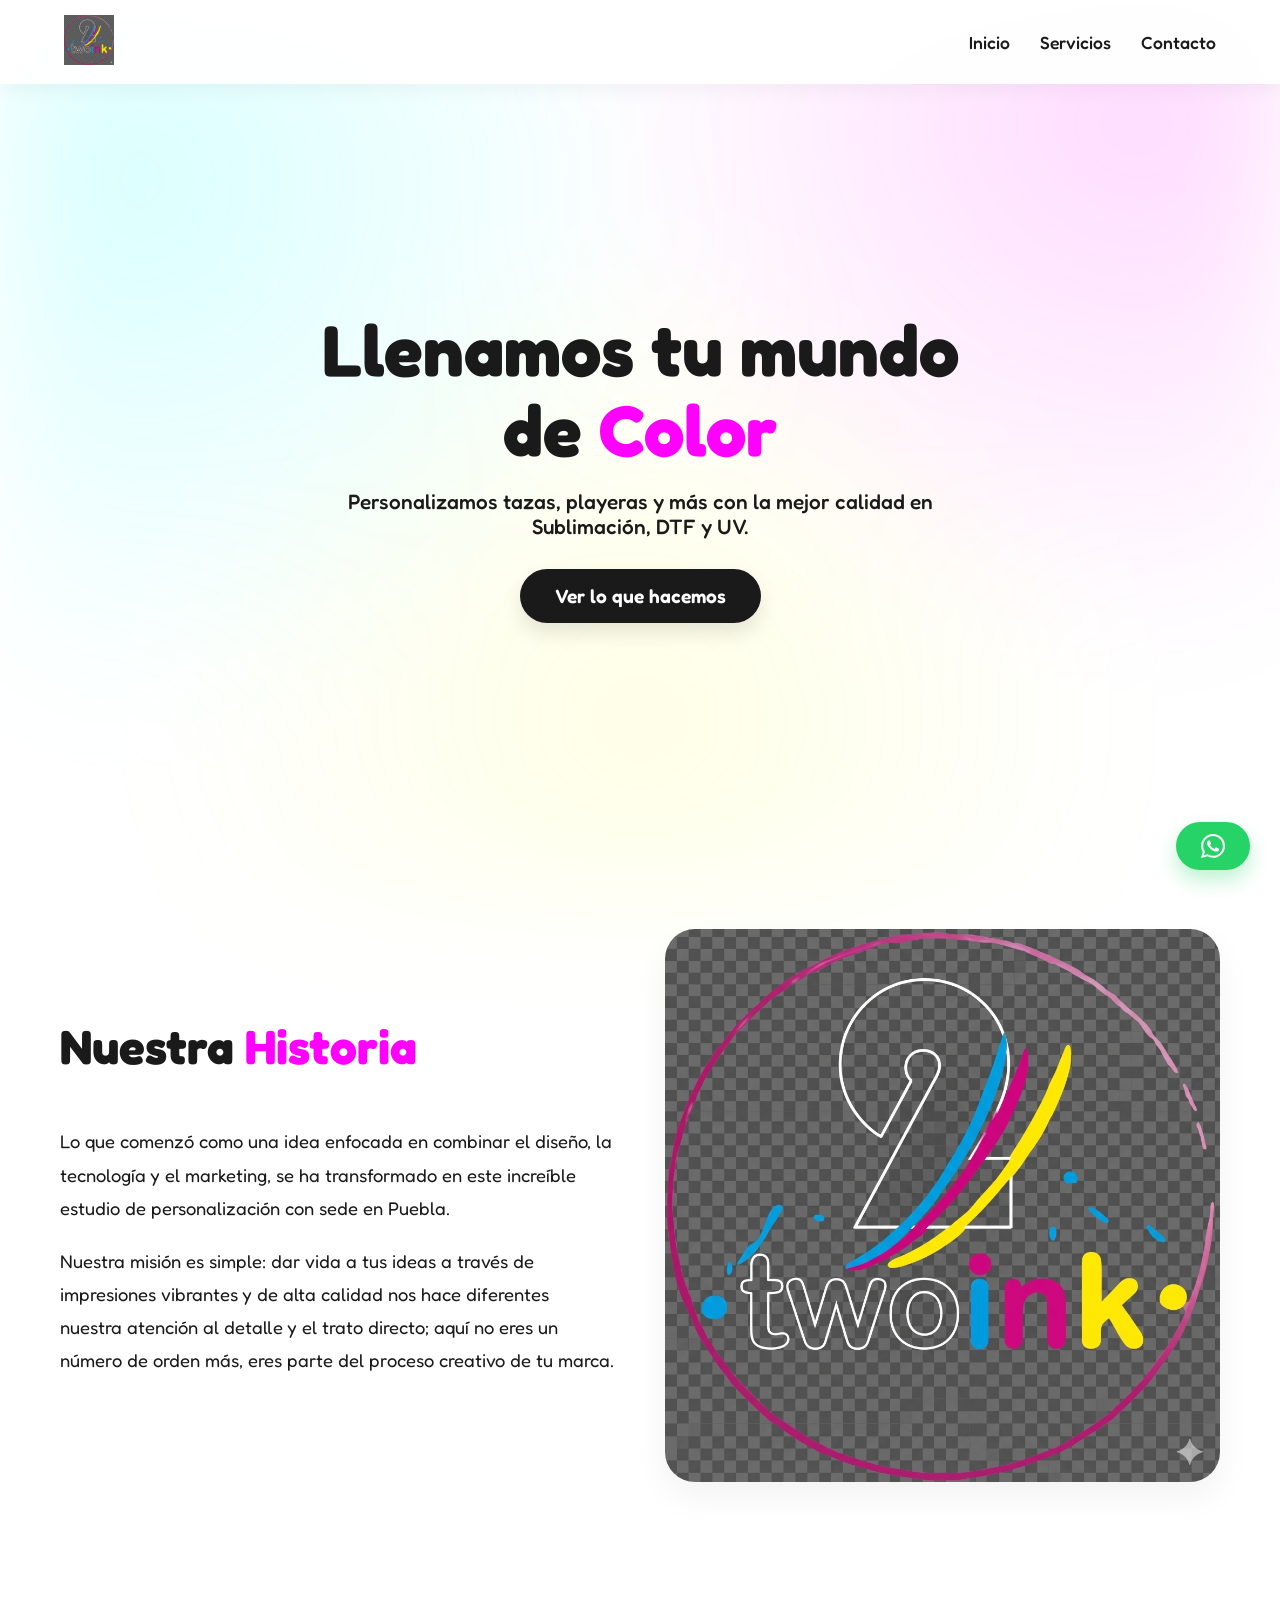
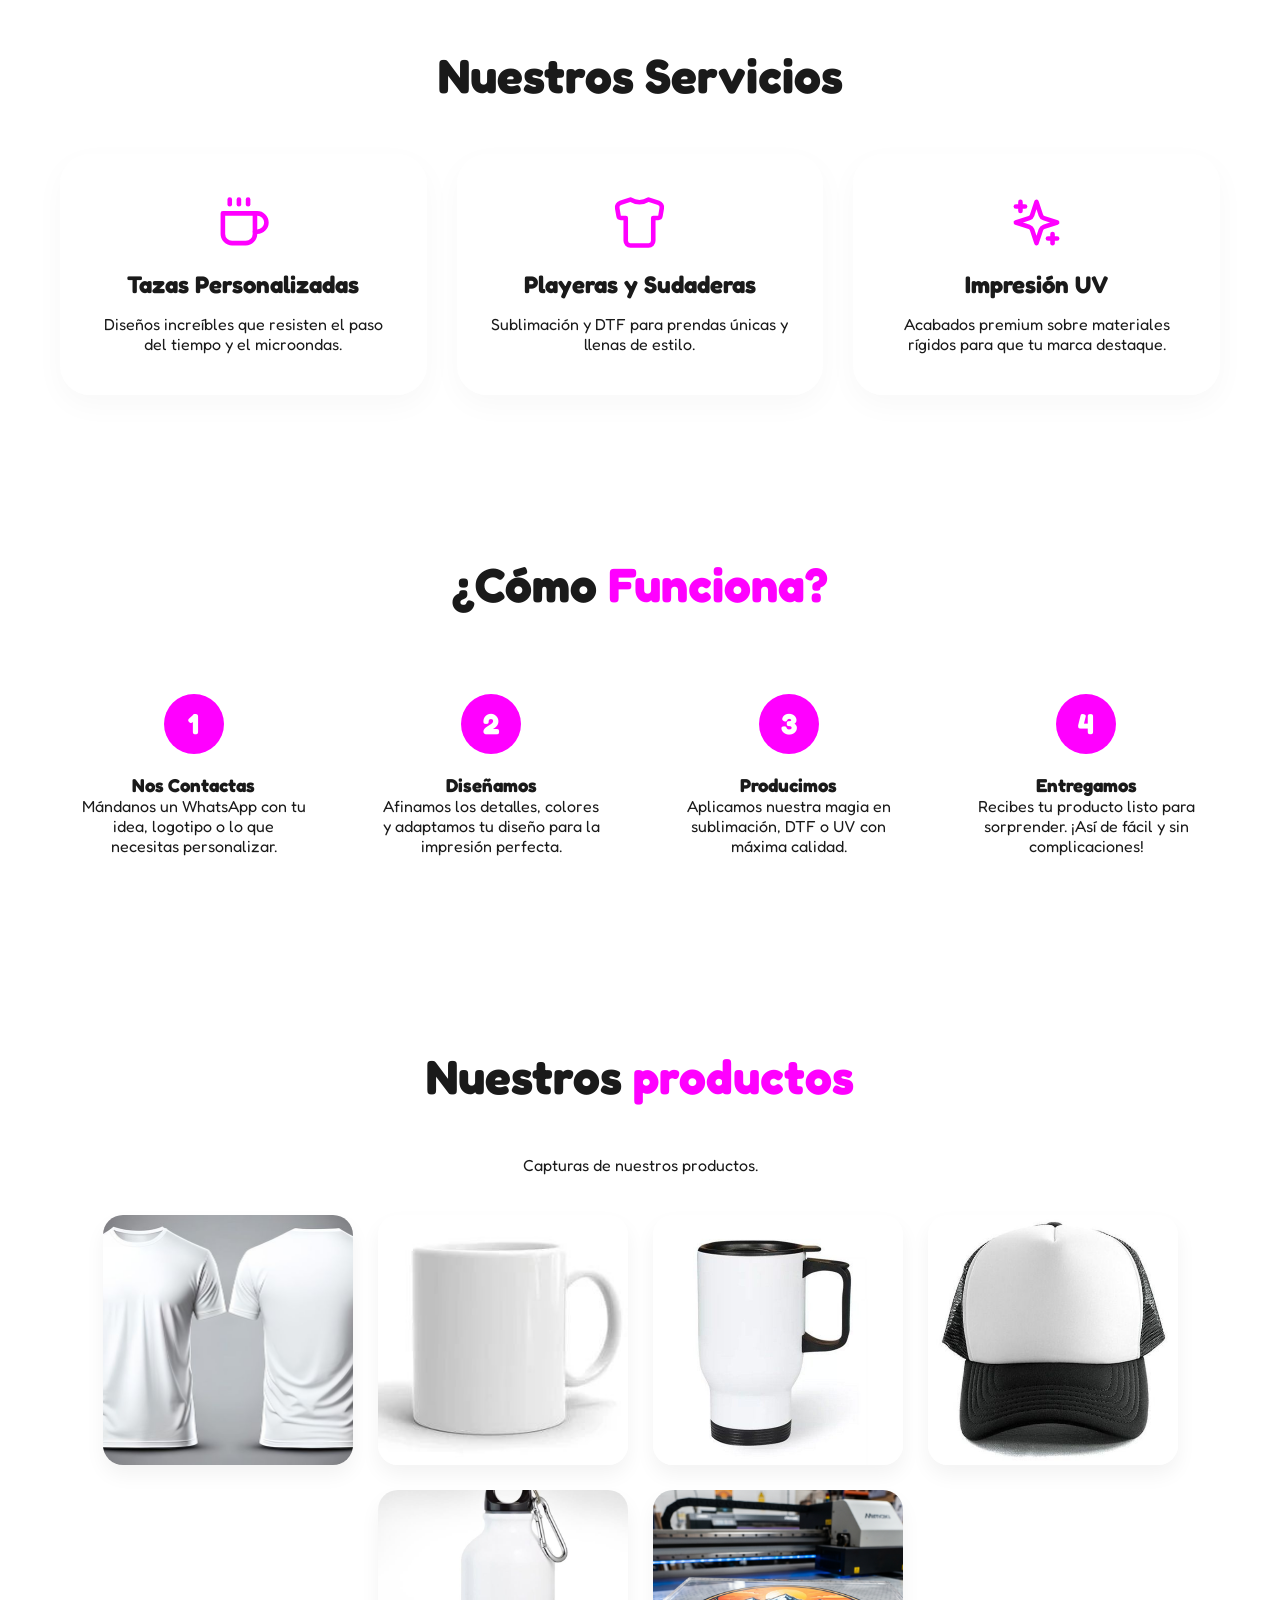
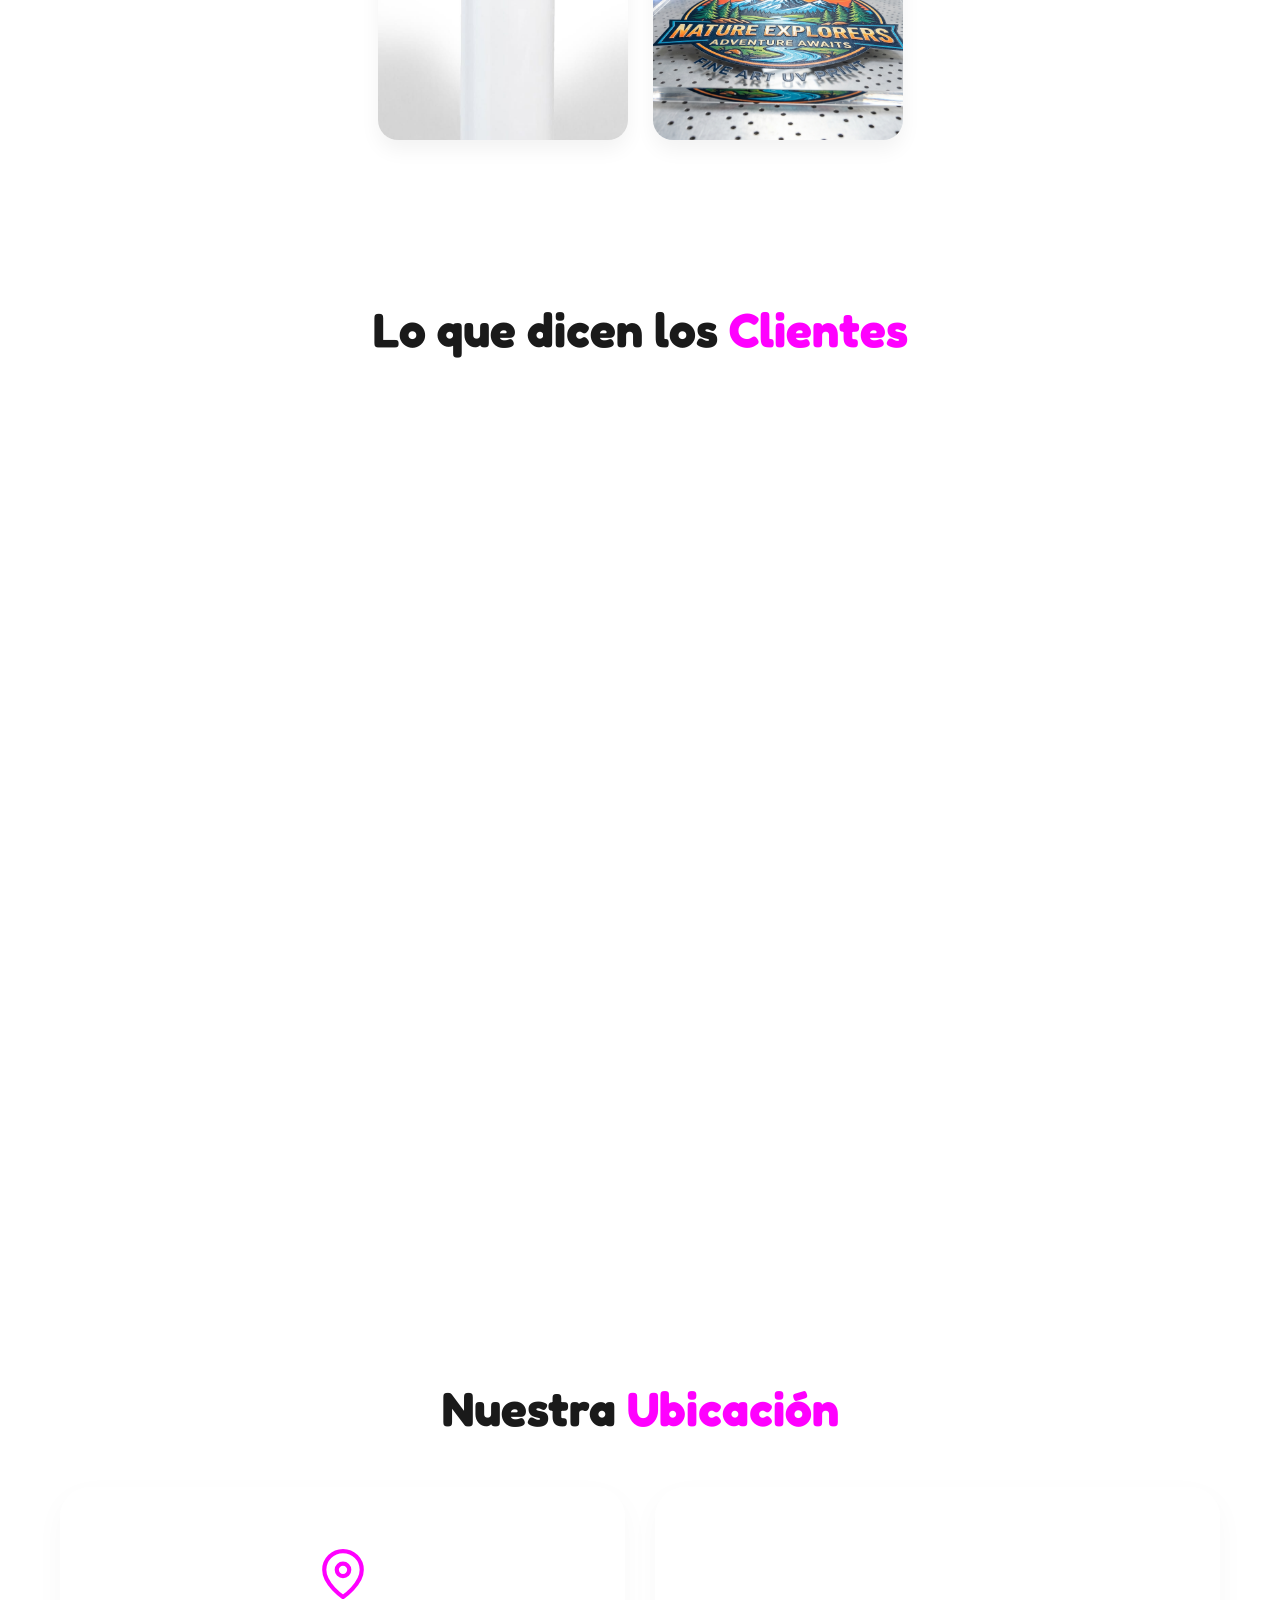
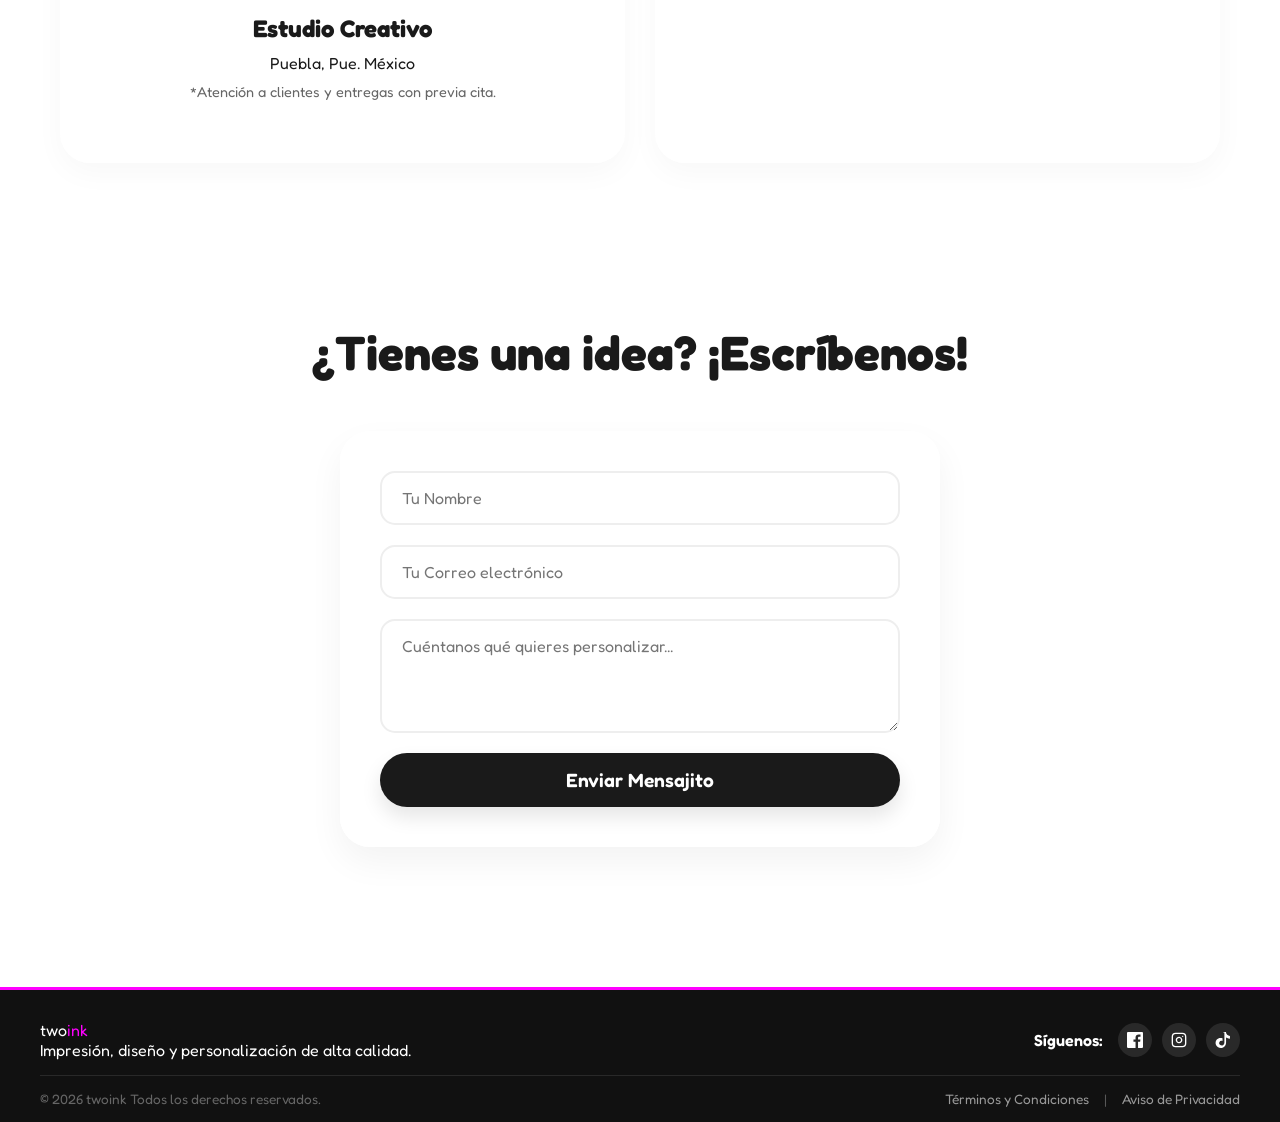
==== commit cc512637: "Update index.html" ====
--- a/index.html
+++ b/index.html
@@ -23,7 +23,7 @@
 
     <nav class="nav-principal">
         <div class="logo">
-            <img src="img/20260409t_8.57.21_1.png" alt="Two Ink Logo" style="height: 50px; width: auto;">
+            <img src="20260409t_8.57.21_1.png" alt="Two Ink Logo" style="height: 50px; width: auto;">
         </div>
         
         <button class="menu-hamburguesa" aria-label="Abrir menú">
@@ -56,7 +56,7 @@
                 <p>Nuestra misión es simple: dar vida a tus ideas a través de impresiones vibrantes y de alta calidad nos hace diferentes nuestra atención al detalle y el trato directo; aquí no eres un número de orden más, eres parte del proceso creativo de tu marca.</p>
             </div>
             <div class="nosotros-imagen pop-in delay-1">
-                <img src="img/20260409t_8.57.21_1.png" alt="trabajando en diseño" class="img-fluida">
+                <img src="20260409t_8.57.21_1.png" alt="trabajando en diseño" class="img-fluida">
             </div>
         </div>
     </section>
@@ -136,32 +136,32 @@
         <div class="galeria-estandar">
             
             <div class="galeria-item pop-in delay-1">
-                <img src="img/2026-04-15 at 8.28.46.jpeg" alt="Diseño de playera premium">
+                <img src="2026-04-15 at 8.28.46.jpeg" alt="Diseño de playera premium">
                 <div class="galeria-overlay"><span>Playeras Premium</span></div>
             </div>
 
             <div class="galeria-item pop-in delay-2">
-                <img src="img/2026-04-15 at 8.13.24.jpeg" alt="Taza personalizada">
+                <img src="2026-04-15 at 8.13.24.jpeg" alt="Taza personalizada">
                 <div class="galeria-overlay"><span>Tazas 11oz</span></div>
             </div>
 
             <div class="galeria-item pop-in delay-3">
-                <img src="img/2026-04-15 at 8.30.41.jpeg" alt="Impresión UV">
+                <img src="2026-04-15 at 8.30.41.jpeg" alt="Impresión UV">
                 <div class="galeria-overlay"><span>Termos</span></div>
             </div>
 
             <div class="galeria-item pop-in delay-4">
-                <img src="img/2026-04-15 at 8.30.42.jpeg" alt="Metro de DTF">
+                <img src="2026-04-15 at 8.30.42.jpeg" alt="Metro de DTF">
                 <div class="galeria-overlay"><span>Gorras</span></div>
             </div>
 
             <div class="galeria-item pop-in delay-1">
-                <img src="img/2026-04-15 at 8.30.43.jpeg" alt="Sudadera personalizada">
+                <img src="2026-04-15 at 8.30.43.jpeg" alt="Sudadera personalizada">
                 <div class="galeria-overlay"><span>Watter bottles</span></div>
             </div>
 
             <div class="galeria-item pop-in delay-1">
-                <img src="img/m9kj6zm9kj6zm9kj.png" alt="Sudadera personalizada">
+                <img src="m9kj6zm9kj6zm9kj.png" alt="Sudadera personalizada">
                 <div class="galeria-overlay"><span>Impresion UV</span></div>
             </div>
             
@@ -309,4 +309,4 @@
 
     <script src="main.js"></script>
 </body>
-</html>+</html>
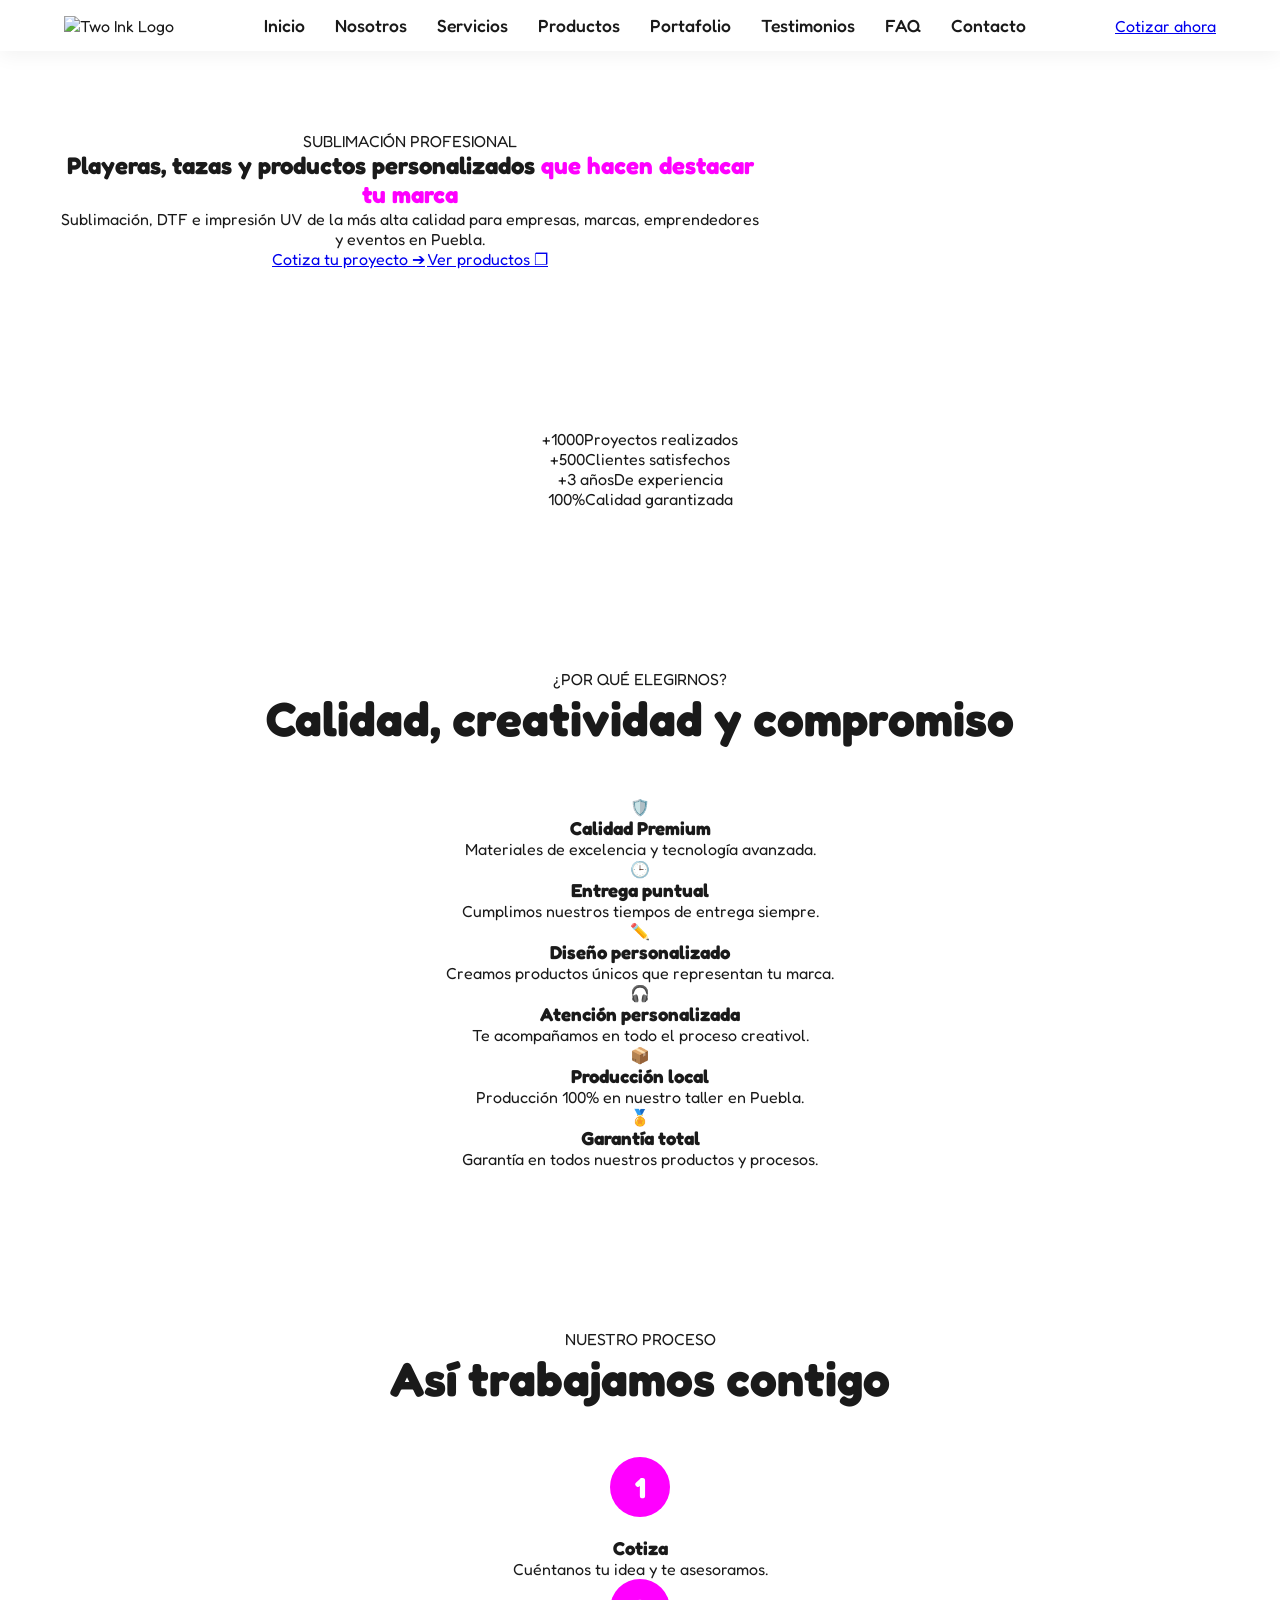
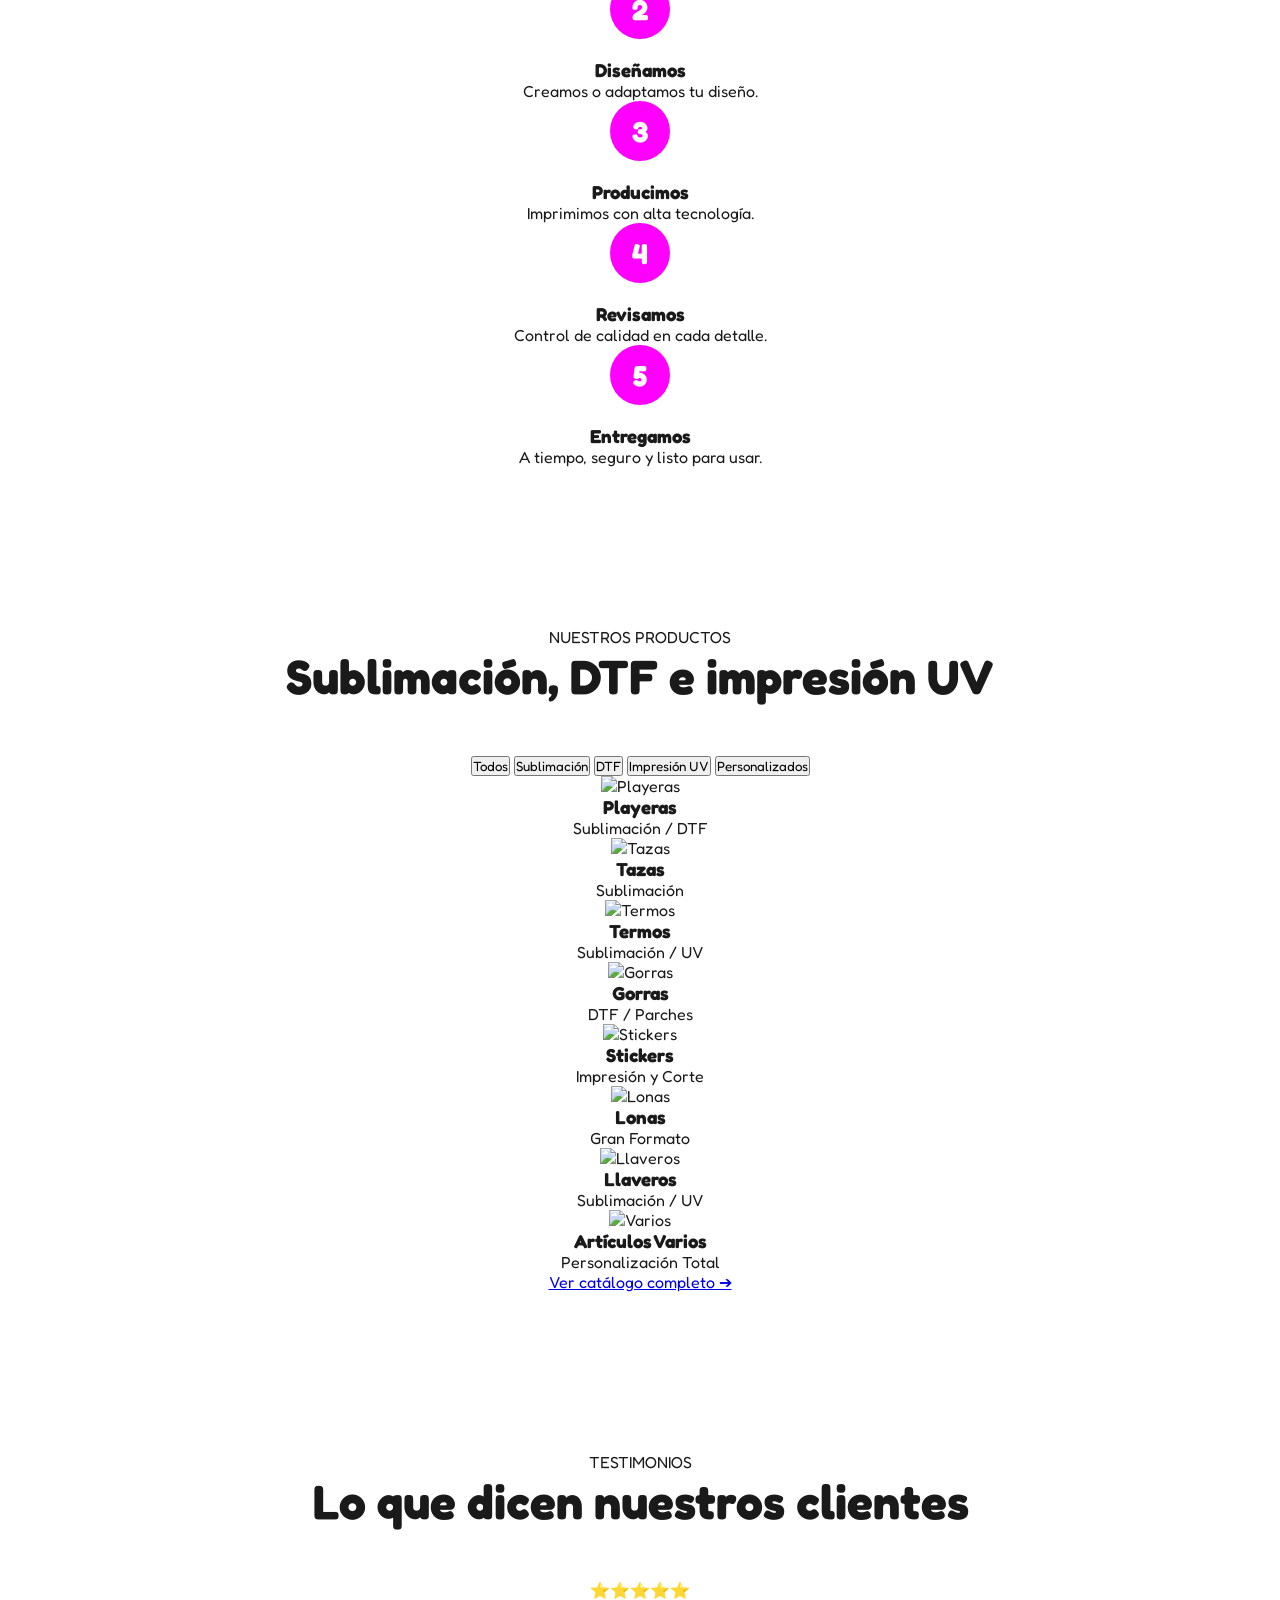
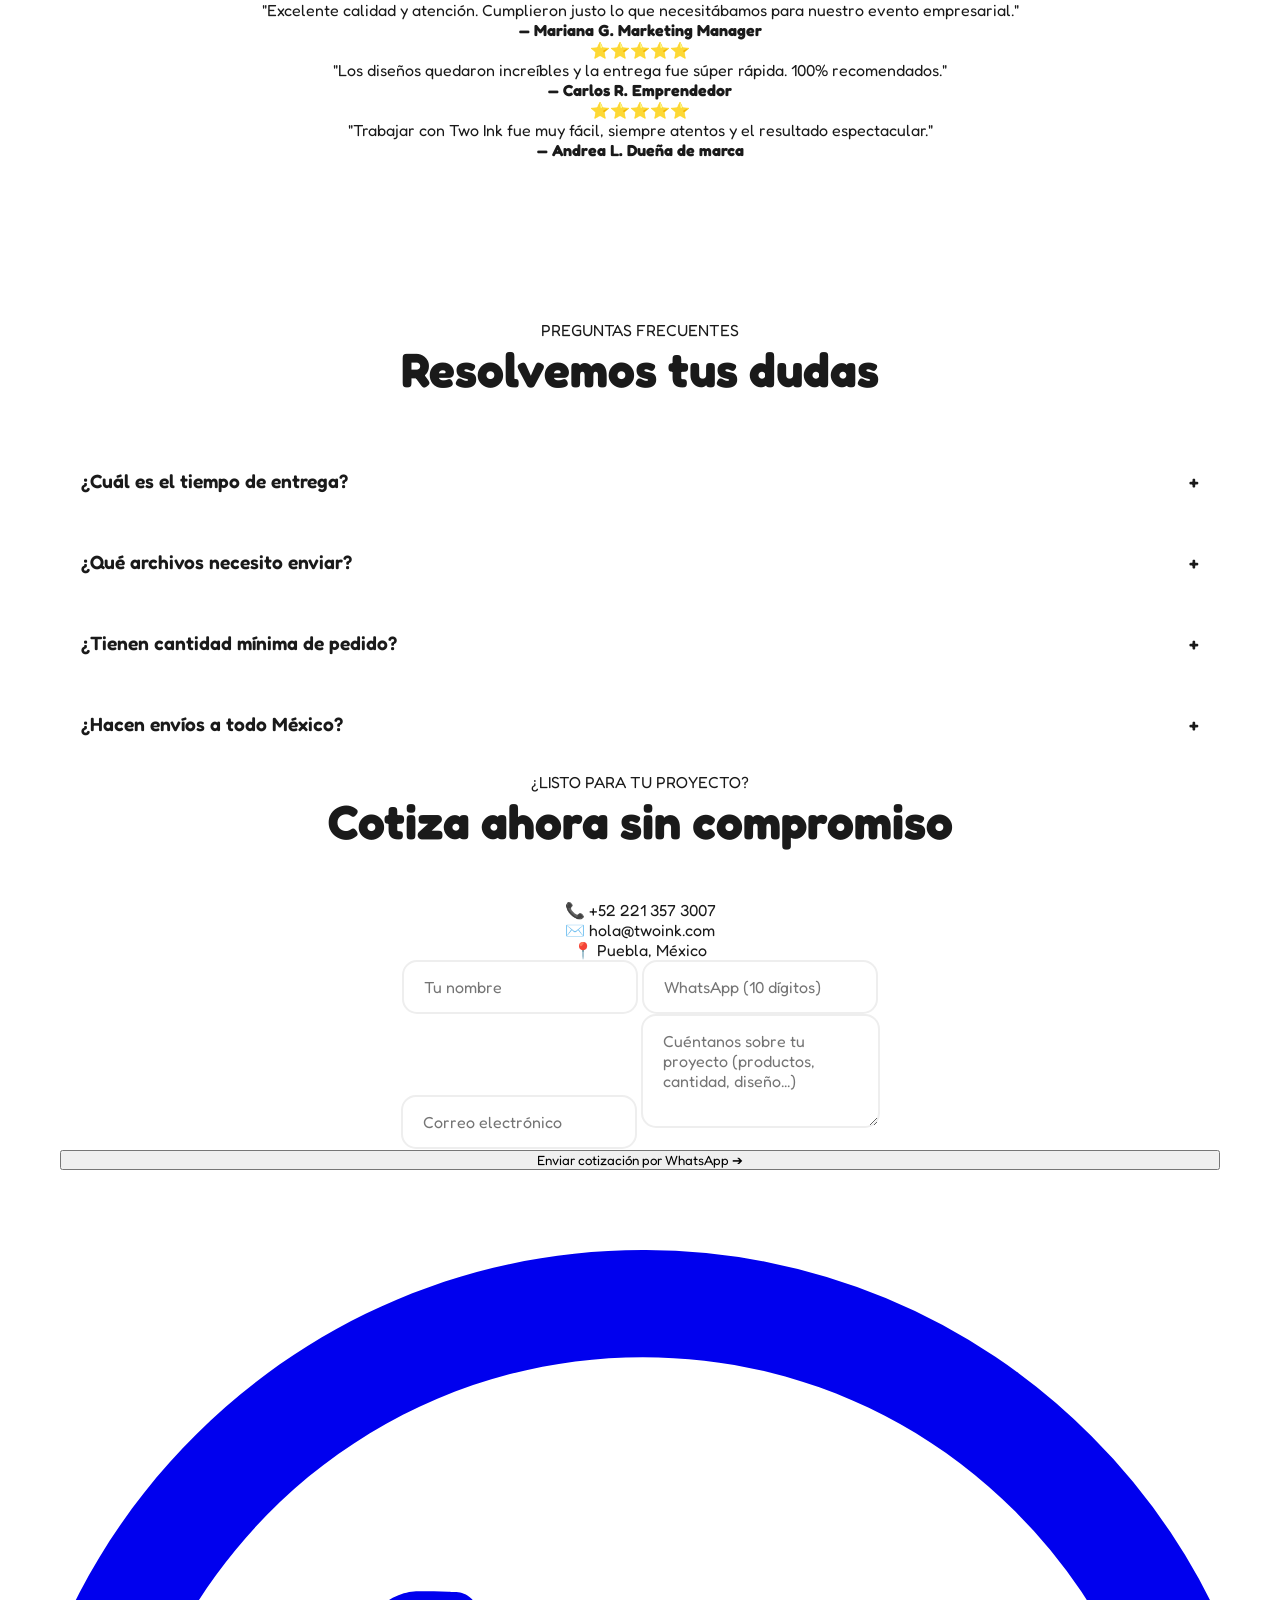
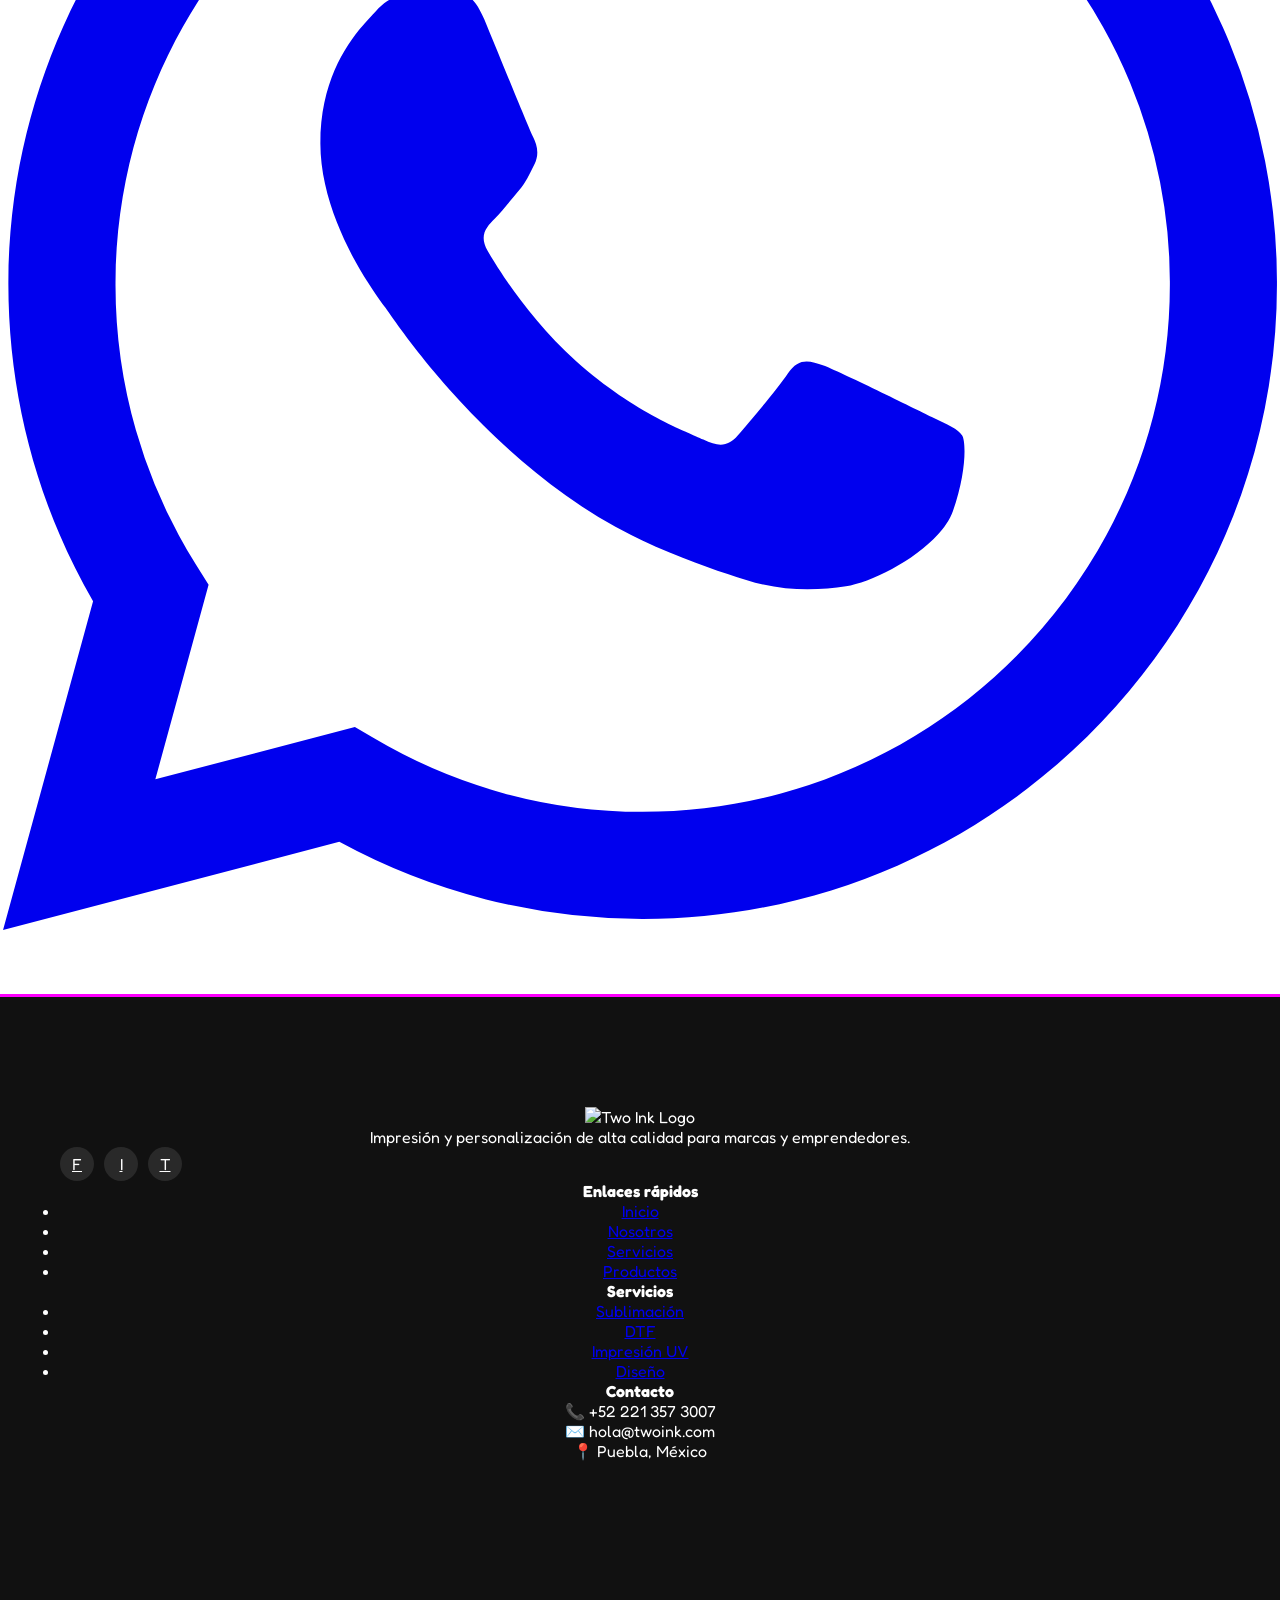
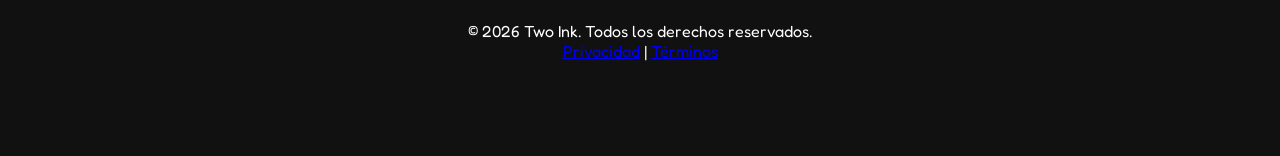
==== commit 82d153bd: "Update index.html" ====
--- a/index.html
+++ b/index.html
@@ -3,306 +3,295 @@
 <head>
     <meta charset="UTF-8">
     <meta name="viewport" content="width=device-width, initial-scale=1.0">
-    <title>Estudio de Sublimación | Color y Diseño</title>
+    <title>Two Ink | Estudio Creativo de Personalización</title>
     <link href="https://fonts.googleapis.com/css2?family=Fredoka:wght@400;500;600;700&display=swap" rel="stylesheet">
     <link rel="stylesheet" href="style.css">
-    <meta name="description" content="Estudio de personalización en Puebla. Tazas, playeras, DTF y sublimación de alta calidad. ¡Llenamos tu mundo de color!">
-    <meta name="keywords" content="sublimacion, dtf, impresion uv, playeras personalizadas, tazas, puebla, diseño">
-    <meta name="author" content="Carlos - SubliArt">
-
-    <meta property="og:title" content="SubliArt | Estudio Creativo de Personalización">
-    <meta property="og:description" content="Impresión, diseño y personalización de alta calidad en Puebla. Da vida a tus ideas.">
-    <meta property="og:image" content="img/portada-compartir.jpg"> 
-    <meta property="og:url" content="https://tu-dominio.com">
-    <meta property="og:type" content="website">
-
-    <link rel="icon" type="image/png" href="img/20260409t_8.57.21_1.png">
+    
+    <meta name="description" content="Estudio de personalización en Puebla. Tazas, playeras, DTF y sublimación de alta calidad.">
+    <link rel="icon" type="image/png" href="img/2026-05-15 042701.png">
 </head>
 <body>
-<div class="fondo-artistico"></div>
 
     <nav class="nav-principal">
         <div class="logo">
-            <img src="20260409t_8.57.21_1.png" alt="Two Ink Logo" style="height: 50px; width: auto;">
-        </div>
+            <img src="img/2026-05-15 042701.png" alt="Two Ink Logo" style="height: 50px; width: auto;">        </div>
         
         <button class="menu-hamburguesa" aria-label="Abrir menú">
-            <svg xmlns="http://www.w3.org/2000/svg" viewBox="0 0 24 24" fill="none" stroke="currentColor" stroke-width="2" stroke-linecap="round" stroke-linejoin="round">
-                <line x1="3" y1="12" x2="21" y2="12"></line>
-                <line x1="3" y1="6" x2="21" y2="6"></line>
-                <line x1="3" y1="18" x2="21" y2="18"></line>
-            </svg>
+            <svg xmlns="http://www.w3.org/2000/svg" viewBox="0 0 24 24" fill="none" stroke="currentColor" stroke-width="2"><line x1="3" y1="12" x2="21" y2="12"></line><line x1="3" y1="6" x2="21" y2="6"></line><line x1="3" y1="18" x2="21" y2="18"></line></svg>
         </button>
 
         <ul class="nav-enlaces">
             <li><a href="#inicio">Inicio</a></li>
+            <li><a href="#nosotros">Nosotros</a></li>
             <li><a href="servicios.html">Servicios</a></li>
+            <li><a href="#productos">Productos</a></li>
+            <li><a href="#portafolio">Portafolio</a></li>
+            <li><a href="#testimonios">Testimonios</a></li>
+            <li><a href="#faq">FAQ</a></li>
             <li><a href="#contacto">Contacto</a></li>
         </ul>
+
+        <a href="#contacto" class="btn-acento nav-btn">Cotizar ahora</a>
     </nav>
 
-    <section id="inicio" class="hero">
-        <div class="hero-texto pop-in">
-            <h1>Llenamos tu mundo de <span class="color-text">Color</span></h1>
-            <p>Personalizamos tazas, playeras y más con la mejor calidad en Sublimación, DTF y UV.</p>
-            <a href="servicios.html" class="btn-colorido">Ver lo que hacemos</a>
-        </div>
-    </section>
+    <section id="inicio" class="hero-seccion">
+        <div class="contenedor hero-centrado">
+            <div class="hero-texto pop-in">
+                <span class="badge-acento">SUBLIMACIÓN PROFESIONAL</span>
+                <h1>Playeras, tazas y productos personalizados <span class="color-text">que hacen destacar tu marca</span></h1>
+                <p>Sublimación, DTF e impresión UV de la más alta calidad para empresas, marcas, emprendedores y eventos en Puebla.</p>
+                <div class="hero-botones">
+                    <a href="#contacto" class="btn-acento">Cotiza tu proyecto ➔</a>
+                    <a href="servicios.html" class="btn-outline">Ver productos ❐</a>
+                </div>
+            </div>
+        </div>
+
+        <div class="hero-stats-barra seccion-oscura pop-in delay-2">
+            <div class="contenedor stats-grid">
+                <div class="stat-item"><span class="stat-num">+1000</span><span class="stat-text">Proyectos realizados</span></div>
+                <div class="stat-item"><span class="stat-num">+500</span><span class="stat-text">Clientes satisfechos</span></div>
+                <div class="stat-item"><span class="stat-num">+3 años</span><span class="stat-text">De experiencia</span></div>
+                <div class="stat-item"><span class="stat-num">100%</span><span class="stat-text">Calidad garantizada</span></div>
+            </div>
+        </div>
+    </section>
+
     <section id="nosotros" class="contenedor">
-        <div class="nosotros-grid">
-            <div class="nosotros-texto pop-in">
-                <h2 class="titulo-seccion" style="text-align: left;">Nuestra <span class="color-text">Historia</span></h2>
-                <p>Lo que comenzó como una idea enfocada en combinar el diseño, la tecnología y el marketing, se ha transformado en este increíble estudio de personalización con sede en Puebla.</p>
-                <p>Nuestra misión es simple: dar vida a tus ideas a través de impresiones vibrantes y de alta calidad nos hace diferentes nuestra atención al detalle y el trato directo; aquí no eres un número de orden más, eres parte del proceso creativo de tu marca.</p>
-            </div>
-            <div class="nosotros-imagen pop-in delay-1">
-                <img src="20260409t_8.57.21_1.png" alt="trabajando en diseño" class="img-fluida">
-            </div>
-        </div>
-    </section>
-
-    <section id="servicios" class="contenedor">
-        <h2 class="titulo-seccion pop-in">Nuestros Servicios</h2>
-        <div class="grid-servicios">
-            <div class="card pop-in delay-1">
-                <div class="icono-servicio">
-                    <svg xmlns="http://www.w3.org/2000/svg" viewBox="0 0 24 24" fill="none" stroke="currentColor" stroke-width="2" stroke-linecap="round" stroke-linejoin="round">
-                        <path d="M17 8h1a4 4 0 1 1 0 8h-1"></path>
-                        <path d="M3 8h14v9a4 4 0 0 1-4 4H7a4 4 0 0 1-4-4Z"></path>
-                        <line x1="6" y1="2" x2="6" y2="4"></line>
-                        <line x1="10" y1="2" x2="10" y2="4"></line>
-                        <line x1="14" y1="2" x2="14" y2="4"></line>
-                    </svg>
-                </div>
-                <h3>Tazas Personalizadas</h3>
-                <p>Diseños increíbles que resisten el paso del tiempo y el microondas.</p>
-            </div>
-
-            <div class="card pop-in delay-2">
-                <div class="icono-servicio">
-                    <svg xmlns="http://www.w3.org/2000/svg" viewBox="0 0 24 24" fill="none" stroke="currentColor" stroke-width="2" stroke-linecap="round" stroke-linejoin="round">
-                        <path d="M20.38 3.46 16 2a8 8 0 0 1-8 0L3.62 3.46a2 2 0 0 0-1.34 2.23l.58 3.47a1 1 0 0 0 .99.84H6v10c0 1.1.9 2 2 2h8a2 2 0 0 0 2-2V10h2.15a1 1 0 0 0 .99-.84l.58-3.47a2 2 0 0 0-1.34-2.23z"></path>
-                    </svg>
-                </div>
-                <h3>Playeras y Sudaderas</h3>
-                <p>Sublimación y DTF para prendas únicas y llenas de estilo.</p>
-            </div>
-
-            <div class="card pop-in delay-3">
-                <div class="icono-servicio">
-                    <svg xmlns="http://www.w3.org/2000/svg" viewBox="0 0 24 24" fill="none" stroke="currentColor" stroke-width="2" stroke-linecap="round" stroke-linejoin="round">
-                        <path d="m12 3-1.912 5.813a2 2 0 0 1-1.275 1.275L3 12l5.813 1.912a2 2 0 0 1 1.275 1.275L12 21l1.912-5.813a2 2 0 0 1 1.275-1.275L21 12l-5.813-1.912a2 2 0 0 1-1.275-1.275L12 3Z"></path>
-                        <path d="M5 3v4"></path>
-                        <path d="M19 17v4"></path>
-                        <path d="M3 5h4"></path>
-                        <path d="M17 19h4"></path>
-                    </svg>
-                </div>
-                <h3>Impresión UV</h3>
-                <p>Acabados premium sobre materiales rígidos para que tu marca destaque.</p>
-            </div>
-        </div>
-    </section>
-    <section id="como-funciona" class="contenedor">
-        <h2 class="titulo-seccion pop-in">¿Cómo <span class="color-text">Funciona?</span></h2>
-        <div class="pasos-grid">
-            <div class="paso-card pop-in delay-1">
-                <div class="paso-numero">1</div>
-                <h3>Nos Contactas</h3>
-                <p>Mándanos un WhatsApp con tu idea, logotipo o lo que necesitas personalizar.</p>
-            </div>
-            <div class="paso-card pop-in delay-2">
-                <div class="paso-numero">2</div>
-                <h3>Diseñamos</h3>
-                <p>Afinamos los detalles, colores y adaptamos tu diseño para la impresión perfecta.</p>
-            </div>
-            <div class="paso-card pop-in delay-3">
-                <div class="paso-numero">3</div>
-                <h3>Producimos</h3>
-                <p>Aplicamos nuestra magia en sublimación, DTF o UV con máxima calidad.</p>
-            </div>
-            <div class="paso-card pop-in delay-4">
-                <div class="paso-numero">4</div>
-                <h3>Entregamos</h3>
-                <p>Recibes tu producto listo para sorprender. ¡Así de fácil y sin complicaciones!</p>
-            </div>
-        </div>
-    </section>
-
-   <section id="galeria" class="contenedor">
-        <h2 class="titulo-seccion pop-in">Nuestros <span class="color-text">productos</span></h2>
-        <p class="pop-in delay-1" style="margin-bottom: 40px;">Capturas de nuestros productos.</p>
+        <div class="seccion-header pop-in">
+            <span class="badge-acento">¿POR QUÉ ELEGIRNOS?</span>
+            <h2 class="titulo-seccion">Calidad, creatividad y compromiso</h2>
+        </div>
+
+        <div class="grid-6">
+            <div class="card-caracteristica pop-in">
+                <div class="icono-cmyk cian">🛡️</div>
+                <h3>Calidad Premium</h3>
+                <p>Materiales de excelencia y tecnología avanzada.</p>
+            </div>
+            <div class="card-caracteristica pop-in delay-1">
+                <div class="icono-cmyk magenta">🕒</div>
+                <h3>Entrega puntual</h3>
+                <p>Cumplimos nuestros tiempos de entrega siempre.</p>
+            </div>
+            <div class="card-caracteristica pop-in delay-2">
+                <div class="icono-cmyk amarillo">✏️</div>
+                <h3>Diseño personalizado</h3>
+                <p>Creamos productos únicos que representan tu marca.</p>
+            </div>
+            <div class="card-caracteristica pop-in delay-3">
+                <div class="icono-cmyk magenta">🎧</div>
+                <h3>Atención personalizada</h3>
+                <p>Te acompañamos en todo el proceso creativol.</p>
+            </div>
+            <div class="card-caracteristica pop-in delay-4">
+                <div class="icono-cmyk amarillo">📦</div>
+                <h3>Producción local</h3>
+                <p>Producción 100% en nuestro taller en Puebla.</p>
+            </div>
+            <div class="card-caracteristica pop-in delay-5">
+                <div class="icono-cmyk cian">🏅</div>
+                <h3>Garantía total</h3>
+                <p>Garantía en todos nuestros productos y procesos.</p>
+            </div>
+        </div>
+    </section>
+
+    <section id="servicios" class="seccion-oscura">
+        <div class="contenedor">
+            <div class="seccion-header pop-in">
+                <span class="badge-acento">NUESTRO PROCESO</span>
+                <h2 class="titulo-seccion">Así trabajamos contigo</h2>
+            </div>
+            
+            <div class="timeline-pasos pop-in delay-1">
+                <div class="linea-conectora"></div>
+                <div class="paso-item">
+                    <div class="paso-numero">1</div>
+                    <h3>Cotiza</h3>
+                    <p>Cuéntanos tu idea y te asesoramos.</p>
+                </div>
+                <div class="paso-item">
+                    <div class="paso-numero">2</div>
+                    <h3>Diseñamos</h3>
+                    <p>Creamos o adaptamos tu diseño.</p>
+                </div>
+                <div class="paso-item">
+                    <div class="paso-numero">3</div>
+                    <h3>Producimos</h3>
+                    <p>Imprimimos con alta tecnología.</p>
+                </div>
+                <div class="paso-item">
+                    <div class="paso-numero">4</div>
+                    <h3>Revisamos</h3>
+                    <p>Control de calidad en cada detalle.</p>
+                </div>
+                <div class="paso-item">
+                    <div class="paso-numero">5</div>
+                    <h3>Entregamos</h3>
+                    <p>A tiempo, seguro y listo para usar.</p>
+                </div>
+            </div>
+        </div>
+    </section>
+
+    <section id="productos" class="contenedor">
+        <div class="seccion-header pop-in">
+            <span class="badge-acento">NUESTROS PRODUCTOS</span>
+            <h2 class="titulo-seccion">Sublimación, DTF e impresión UV</h2>
+        </div>
+
+        <div class="tabs-filtros pop-in delay-1">
+            <button class="tab-btn activo" data-filtro="todos">Todos</button>
+            <button class="tab-btn" data-filtro="sublimacion">Sublimación</button>
+            <button class="tab-btn" data-filtro="dtf">DTF</button>
+            <button class="tab-btn" data-filtro="uv">Impresión UV</button>
+            <button class="tab-btn" data-filtro="personalizados">Personalizados</button>
+        </div>
         
-        <div class="galeria-estandar">
+        <div class="grid-productos pop-in delay-2">
+            <div class="producto-card" data-categoria="sublimacion dtf"><img src="img/prod1.jpg" alt="Playeras"><h3>Playeras</h3><p>Sublimación / DTF</p></div>
+            <div class="producto-card" data-categoria="sublimacion"><img src="img/prod2.jpg" alt="Tazas"><h3>Tazas</h3><p>Sublimación</p></div>
+            <div class="producto-card" data-categoria="sublimacion uv"><img src="img/prod3.jpg" alt="Termos"><h3>Termos</h3><p>Sublimación / UV</p></div>
+            <div class="producto-card" data-categoria="dtf personalizados"><img src="img/prod4.jpg" alt="Gorras"><h3>Gorras</h3><p>DTF / Parches</p></div>
+            <div class="producto-card" data-categoria="personalizados"><img src="img/prod5.jpg" alt="Stickers"><h3>Stickers</h3><p>Impresión y Corte</p></div>
+            <div class="producto-card" data-categoria="personalizados"><img src="img/prod6.jpg" alt="Lonas"><h3>Lonas</h3><p>Gran Formato</p></div>
+            <div class="producto-card" data-categoria="sublimacion uv"><img src="img/prod7.jpg" alt="Llaveros"><h3>Llaveros</h3><p>Sublimación / UV</p></div>
+            <div class="producto-card" data-categoria="personalizados"><img src="img/prod8.jpg" alt="Varios"><h3>Artículos Varios</h3><p>Personalización Total</p></div>
+        </div>
+
+        <div class="btn-centrado pop-in delay-3">
+            <a href="servicios.html" class="btn-acento">Ver catálogo completo ➔</a>
+        </div>
+    </section>
+
+    <section id="testimonios" class="contenedor">
+        <div class="seccion-header pop-in">
+            <span class="badge-acento">TESTIMONIOS</span>
+            <h2 class="titulo-seccion">Lo que dicen nuestros clientes</h2>
+        </div>
+        <div class="grid-3">
+            <div class="card-testimonio pop-in">
+                <div class="estrellas">⭐⭐⭐⭐⭐</div>
+                <p>"Excelente calidad y atención. Cumplieron justo lo que necesitábamos para nuestro evento empresarial."</p>
+                <h4>— Mariana G. <span>Marketing Manager</span></h4>
+            </div>
+            <div class="card-testimonio pop-in delay-1">
+                <div class="estrellas">⭐⭐⭐⭐⭐</div>
+                <p>"Los diseños quedaron increíbles y la entrega fue súper rápida. 100% recomendados."</p>
+                <h4>— Carlos R. <span>Emprendedor</span></h4>
+            </div>
+            <div class="card-testimonio pop-in delay-2">
+                <div class="estrellas">⭐⭐⭐⭐⭐</div>
+                <p>"Trabajar con Two Ink fue muy fácil, siempre atentos y el resultado espectacular."</p>
+                <h4>— Andrea L. <span>Dueña de marca</span></h4>
+            </div>
+        </div>
+    </section>
+
+    <section id="contacto" class="seccion-oscura">
+        <div class="contenedor split-contacto-grid">
             
-            <div class="galeria-item pop-in delay-1">
-                <img src="2026-04-15 at 8.28.46.jpeg" alt="Diseño de playera premium">
-                <div class="galeria-overlay"><span>Playeras Premium</span></div>
-            </div>
-
-            <div class="galeria-item pop-in delay-2">
-                <img src="2026-04-15 at 8.13.24.jpeg" alt="Taza personalizada">
-                <div class="galeria-overlay"><span>Tazas 11oz</span></div>
-            </div>
-
-            <div class="galeria-item pop-in delay-3">
-                <img src="2026-04-15 at 8.30.41.jpeg" alt="Impresión UV">
-                <div class="galeria-overlay"><span>Termos</span></div>
-            </div>
-
-            <div class="galeria-item pop-in delay-4">
-                <img src="2026-04-15 at 8.30.42.jpeg" alt="Metro de DTF">
-                <div class="galeria-overlay"><span>Gorras</span></div>
-            </div>
-
-            <div class="galeria-item pop-in delay-1">
-                <img src="2026-04-15 at 8.30.43.jpeg" alt="Sudadera personalizada">
-                <div class="galeria-overlay"><span>Watter bottles</span></div>
-            </div>
-
-            <div class="galeria-item pop-in delay-1">
-                <img src="m9kj6zm9kj6zm9kj.png" alt="Sudadera personalizada">
-                <div class="galeria-overlay"><span>Impresion UV</span></div>
-            </div>
-            
-        </div>
-    </section>
-<section id="testimonios" class="contenedor">
-        <h2 class="titulo-seccion pop-in">Lo que dicen los <span class="color-text">Clientes</span></h2>
-        <div class="grid-servicios">
-
-            <div class="card pop-in delay-1">
-                <div class="estrellas-container">
-                    <svg class="star-svg filled" viewBox="0 0 24 24"><path d="M12 2l3.09 6.26L22 9.27l-5 4.87 1.18 6.88L12 17.77l-6.18 3.25L7 14.14 2 9.27l6.91-1.01L12 2z"/></svg>
-                    <svg class="star-svg filled" viewBox="0 0 24 24"><path d="M12 2l3.09 6.26L22 9.27l-5 4.87 1.18 6.88L12 17.77l-6.18 3.25L7 14.14 2 9.27l6.91-1.01L12 2z"/></svg>
-                    <svg class="star-svg filled" viewBox="0 0 24 24"><path d="M12 2l3.09 6.26L22 9.27l-5 4.87 1.18 6.88L12 17.77l-6.18 3.25L7 14.14 2 9.27l6.91-1.01L12 2z"/></svg>
-                    <svg class="star-svg filled" viewBox="0 0 24 24"><path d="M12 2l3.09 6.26L22 9.27l-5 4.87 1.18 6.88L12 17.77l-6.18 3.25L7 14.14 2 9.27l6.91-1.01L12 2z"/></svg>
-                    <svg class="star-svg filled" viewBox="0 0 24 24"><path d="M12 2l3.09 6.26L22 9.27l-5 4.87 1.18 6.88L12 17.77l-6.18 3.25L7 14.14 2 9.27l6.91-1.01L12 2z"/></svg>
-                </div>
-                <p>"Excelente servicio y calidad las tazas que pedí para mi empresa quedaron padrísimas, súper recomendados."</p>
-                <h4 style="margin-top: 15px; color: var(--acento);">- Mariana G.</h4>
-            </div>
-
-            <div class="card pop-in delay-2">
-                <div class="estrellas-container">
-                    <svg class="star-svg filled" viewBox="0 0 24 24"><path d="M12 2l3.09 6.26L22 9.27l-5 4.87 1.18 6.88L12 17.77l-6.18 3.25L7 14.14 2 9.27l6.91-1.01L12 2z"/></svg>
-                    <svg class="star-svg filled" viewBox="0 0 24 24"><path d="M12 2l3.09 6.26L22 9.27l-5 4.87 1.18 6.88L12 17.77l-6.18 3.25L7 14.14 2 9.27l6.91-1.01L12 2z"/></svg>
-                    <svg class="star-svg filled" viewBox="0 0 24 24"><path d="M12 2l3.09 6.26L22 9.27l-5 4.87 1.18 6.88L12 17.77l-6.18 3.25L7 14.14 2 9.27l6.91-1.01L12 2z"/></svg>
-                    <svg class="star-svg filled" viewBox="0 0 24 24"><path d="M12 2l3.09 6.26L22 9.27l-5 4.87 1.18 6.88L12 17.77l-6.18 3.25L7 14.14 2 9.27l6.91-1.01L12 2z"/></svg>
-                    <svg class="star-svg empty" viewBox="0 0 24 24"><path d="M12 2l3.09 6.26L22 9.27l-5 4.87 1.18 6.88L12 17.77l-6.18 3.25L7 14.14 2 9.27l6.91-1.01L12 2z"/></svg>
-                </div>
-                <p>"El trato es súper directo y rápido me ayudaron con el diseño de mi playera y la impresión DTF es muy buena."</p>
-                <h4 style="margin-top: 15px; color: var(--acento);">- Roberto V.</h4>
-            </div>
-
-            <div class="card pop-in delay-3">
-                <div class="estrellas-container">
-                    <svg class="star-svg filled" viewBox="0 0 24 24"><path d="M12 2l3.09 6.26L22 9.27l-5 4.87 1.18 6.88L12 17.77l-6.18 3.25L7 14.14 2 9.27l6.91-1.01L12 2z"/></svg>
-                    <svg class="star-svg filled" viewBox="0 0 24 24"><path d="M12 2l3.09 6.26L22 9.27l-5 4.87 1.18 6.88L12 17.77l-6.18 3.25L7 14.14 2 9.27l6.91-1.01L12 2z"/></svg>
-                    <svg class="star-svg filled" viewBox="0 0 24 24"><path d="M12 2l3.09 6.26L22 9.27l-5 4.87 1.18 6.88L12 17.77l-6.18 3.25L7 14.14 2 9.27l6.91-1.01L12 2z"/></svg>
-                    <svg class="star-svg filled" viewBox="0 0 24 24"><path d="M12 2l3.09 6.26L22 9.27l-5 4.87 1.18 6.88L12 17.77l-6.18 3.25L7 14.14 2 9.27l6.91-1.01L12 2z"/></svg>
-                    <svg class="star-svg filled" viewBox="0 0 24 24"><path d="M12 2l3.09 6.26L22 9.27l-5 4.87 1.18 6.88L12 17.77l-6.18 3.25L7 14.14 2 9.27l6.91-1.01L12 2z"/></svg>
-                </div>
-                <p>"Entregas a tiempo y los colores de la sublimación súper brillantes, haré todos mis pedidos corporativos aquí."</p>
-                <h4 style="margin-top: 15px; color: var(--acento);">- Ana P.</h4>
-            </div>
-
-        </div>
-    </section>
-
-    <section id="faq" class="contenedor">
-        <h2 class="titulo-seccion pop-in">Preguntas <span class="color-text">Frecuentes</span></h2>
-        <div class="faq-container pop-in delay-1">
-            <div class="faq-item">
-                <button class="faq-pregunta">¿Cuáles son los tiempos de entrega? <span class="icono">▼</span></button>
-                <div class="faq-respuesta">
-                    <p>Depende del volumen del pedido. Trabajos pequeños (1-5 piezas) suelen estar listos en 2-3 días hábiles. Pedidos por mayoreo toman de 5 a 7 días hábiles tras confirmar diseño.</p>
-                </div>
-            </div>
-            <div class="faq-item">
-                <button class="faq-pregunta">¿Hacen envíos o dónde entregan? <span class="icono">▼</span></button>
-                <div class="faq-respuesta">
-                    <p>Hacemos entregas locales en distintos puntos de Puebla y también contamos con envíos nacionales por paquetería segura.</p>
-                </div>
-            </div>
-            <div class="faq-item">
-                <button class="faq-pregunta">¿Tengo que dar un anticipo para pedidos especiales? <span class="icono">▼</span></button>
-                <div class="faq-respuesta">
-                    <p>Sí, para comenzar a trabajar en el diseño y separar tu material, requerimos un anticipo del 50%. El resto se liquida contra entrega.</p>
-                </div>
-            </div>
-            <div class="faq-item">
-                <button class="faq-pregunta">¿Puedo pedir desde 1 sola pieza? <span class="icono">▼</span></button>
-                <div class="faq-respuesta">
-                    <p>¡Claro que sí! No tenemos mínimo de compra para tazas y playeras de línea. Diseñamos con el mismo cariño desde 1 hasta 100 piezas.</p>
-                </div>
-            </div>
-        </div>
-    </section>
-
-    <section id="ubicacion" class="contenedor">
-        <h2 class="titulo-seccion pop-in">Nuestra <span class="color-text">Ubicación</span></h2>
-        <div class="grid-servicios pop-in delay-1">
-            <div class="card" style="display: flex; flex-direction: column; justify-content: center; align-items: center; text-align: center;">
-                <svg xmlns="http://www.w3.org/2000/svg" width="50" height="50" viewBox="0 0 24 24" fill="none" stroke="var(--acento)" stroke-width="2" stroke-linecap="round" stroke-linejoin="round" style="margin-bottom: 15px;">
-                    <path d="M21 10c0 7-9 13-9 13s-9-6-9-13a9 9 0 0 1 18 0z"></path>
-                    <circle cx="12" cy="10" r="3"></circle>
-                </svg>
-                <h3 style="margin-bottom: 10px;">Estudio Creativo</h3>
-                <p>Puebla, Pue. México</p>
-                <p style="margin-top: 10px; font-size: 0.9rem; color: #666;">*Atención a clientes y entregas con previa cita.</p>
-            </div>
-            <div class="card" style="padding: 10px; overflow: hidden;">
-                <iframe src="https://www.google.com/maps/embed?pb=!1m18!1m12!1m3!1d120638.07462103442!2d-98.30752185566063!3d19.039994646700684!2m3!1f0!2f0!3f0!3m2!1i1024!2i768!4f13.1!3m3!1m2!1s0x85cfc0bd5ebc7a3b%3A0x48a64619c94c2e60!2sPuebla%2C%20Pue.!5e0!3m2!1ses!2smx!4v1712850000000!5m2!1ses!2smx" width="100%" height="250" style="border:0; border-radius: 20px;" allowfullscreen="" loading="lazy" referrerpolicy="no-referrer-when-downgrade"></iframe>
-            </div>
-        </div>
-    </section>
-
-    <section id="contacto" class="contenedor">
-        <h2 class="titulo-seccion pop-in">¿Tienes una idea? ¡Escríbenos!</h2>
-        <form id="formulario-contacto" class="card-form pop-in delay-1">
-            <input type="text" placeholder="Tu Nombre" required>
-            <input type="email" placeholder="Tu Correo electrónico" required>
-            <textarea placeholder="Cuéntanos qué quieres personalizar..." rows="4" required></textarea>
-            <button type="submit" class="btn-colorido w-100">Enviar Mensajito</button>
-        </form>
-    </section>
-
-    <a href="https://wa.me/2213573007" target="_blank" class="whatsapp-btn pop-in delay-3">
-        <svg xmlns="http://www.w3.org/2000/svg" viewBox="0 0 24 24" width="24" height="24" fill="currentColor">
-            <path d="M17.472 14.382c-.297-.149-1.758-.867-2.03-.967-.273-.099-.471-.148-.67.15-.197.297-.767.966-.94 1.164-.173.199-.347.223-.644.075-.297-.15-1.255-.463-2.39-1.475-.883-.788-1.48-1.761-1.653-2.059-.173-.297-.018-.458.13-.606.134-.133.298-.347.446-.52.149-.174.198-.298.298-.497.099-.198.05-.371-.025-.52-.075-.149-.669-1.612-.916-2.207-.242-.579-.487-.5-.669-.51-.173-.008-.371-.01-.57-.01-.198 0-.52.074-.792.372-.272.297-1.04 1.016-1.04 2.479 0 1.462 1.065 2.875 1.213 3.074.149.198 2.096 3.2 5.077 4.487.709.306 1.262.489 1.694.625.712.227 1.36.195 1.871.118.571-.085 1.758-.719 2.006-1.413.248-.694.248-1.289.173-1.413-.074-.124-.272-.198-.57-.347m-5.421 7.403h-.004a9.87 9.87 0 01-5.031-1.378l-.361-.214-3.741.982.998-3.648-.235-.374a9.86 9.86 0 01-1.51-5.26c.001-5.45 4.436-9.884 9.888-9.884 2.64 0 5.122 1.03 6.988 2.898a9.825 9.825 0 012.893 6.994c-.003 5.45-4.437 9.884-9.885 9.884m8.413-18.297A11.815 11.815 0 0012.05 0C5.495 0 .16 5.335.157 11.892c0 2.096.547 4.142 1.588 5.945L.057 24l6.305-1.654a11.882 11.882 0 005.683 1.448h.005c6.554 0 11.89-5.335 11.893-11.893a11.821 11.821 0 00-3.48-8.413z"/>
-        </svg>
+            <div class="faq-col pop-in">
+                <span class="badge-acento">PREGUNTAS FRECUENTES</span>
+                <h2 class="titulo-seccion left">Resolvemos tus dudas</h2>
+                
+                <div class="faq-acordeon">
+                    <div class="faq-item">
+                        <button class="faq-pregunta">¿Cuál es el tiempo de entrega? <span class="icono">+</span></button>
+                        <div class="faq-respuesta">
+                            <p>Depende del volumen. Trabajos pequeños están listos en 2-3 días hábiles. Mayoreo toma de 5 a 7 días hábiles tras confirmar diseño.</p>
+                        </div>
+                    </div>
+                    <div class="faq-item">
+                        <button class="faq-pregunta">¿Qué archivos necesito enviar? <span class="icono">+</span></button>
+                        <div class="faq-respuesta">
+                            <p>Preferentemente vectores (.AI, .EPS, .PDF) o imágenes en alta resolución (.PNG, .JPG) a 300 dpi sin fondo.</p>
+                        </div>
+                    </div>
+                    <div class="faq-item">
+                        <button class="faq-pregunta">¿Tienen cantidad mínima de pedido? <span class="icono">+</span></button>
+                        <div class="faq-respuesta">
+                            <p>¡No! Puedes pedir desde 1 sola pieza en playeras y tazas. Para impresión UV o proyectos especiales, consúltanos.</p>
+                        </div>
+                    </div>
+                    <div class="faq-item">
+                        <button class="faq-pregunta">¿Hacen envíos a todo México? <span class="icono">+</span></button>
+                        <div class="faq-respuesta">
+                            <p>Sí, hacemos envíos nacionales por paquetería segura, además de entregas locales y recolección en nuestro taller en Puebla.</p>
+                        </div>
+                    </div>
+                </div>
+            </div>
+
+            <div class="form-col pop-in delay-1">
+                <span class="badge-acento">¿LISTO PARA TU PROYECTO?</span>
+                <h2 class="titulo-seccion left">Cotiza ahora sin compromiso</h2>
+                
+                <div class="detalles-contacto-fila">
+                    <div class="detalle-item">📞 +52 221 357 3007</div>
+                    <div class="detalle-item">✉️ hola@twoink.com</div>
+                    <div class="detalle-item">📍 Puebla, México</div>
+                </div>
+
+                <form id="formulario-contacto" class="form-dark">
+                    <div class="form-fila-2">
+                        <input type="text" id="nombreCliente" placeholder="Tu nombre" required>
+                        <input type="tel" id="telCliente" placeholder="WhatsApp (10 dígitos)" required>
+                    </div>
+                    <input type="email" id="correoCliente" placeholder="Correo electrónico" required>
+                    <textarea id="mensajeCliente" placeholder="Cuéntanos sobre tu proyecto (productos, cantidad, diseño...)" rows="4" required></textarea>
+                    <button type="submit" class="btn-acento w-100">Enviar cotización por WhatsApp ➔</button>
+                </form>
+            </div>
+
+        </div>
+    </section>
+
+    <a href="https://wa.me/522213573007" target="_blank" class="whatsapp-flotante" aria-label="Chat on WhatsApp">
+        <svg xmlns="http://www.w3.org/2000/svg" viewBox="0 0 24 24" fill="currentColor"><path d="M17.472 14.382c-.297-.149-1.758-.867-2.03-.967-.273-.099-.471-.148-.67.15-.197.297-.767.966-.94 1.164-.173.199-.347.223-.644.075-.297-.15-1.255-.463-2.39-1.475-.883-.788-1.48-1.761-1.653-2.059-.173-.297-.018-.458.13-.606.134-.133.298-.347.446-.52.149-.174.198-.298.298-.497.099-.198.05-.371-.025-.52-.075-.149-.669-1.612-.916-2.207-.242-.579-.487-.5-.669-.51-.173-.008-.371-.01-.57-.01-.198 0-.52.074-.792.372-.272.297-1.04 1.016-1.04 2.479 0 1.462 1.065 2.875 1.213 3.074.149.198 2.096 3.2 5.077 4.487.709.306 1.262.489 1.694.625.712.227 1.36.195 1.871.118.571-.085 1.758-.719 2.006-1.413.248-.694.248-1.289.173-1.413-.074-.124-.272-.198-.57-.347m-5.421 7.403h-.004a9.87 9.87 0 01-5.031-1.378l-.361-.214-3.741.982.998-3.648-.235-.374a9.86 9.86 0 01-1.51-5.26c.001-5.45 4.436-9.884 9.888-9.884 2.64 0 5.122 1.03 6.988 2.898a9.825 9.825 0 012.893 6.994c-.003 5.45-4.437 9.884-9.885 9.884m8.413-18.297A11.815 11.815 0 0012.05 0C5.495 0 .16 5.335.157 11.892c0 2.096.547 4.142 1.588 5.945L.057 24l6.305-1.654a11.882 11.882 0 005.683 1.448h.005c6.554 0 11.89-5.335 11.893-11.893a11.821 11.821 0 00-3.48-8.413z"/></svg>
     </a> 
     
     <footer class="footer-principal">
-        <div class="footer-contenido">
-            <div class="footer-marca">
-                <div class="logo">two<span class="color-text">ink</span></div>
-                <p>Impresión, diseño y personalización de alta calidad.</p>
-            </div>
-            
-            <div class="redes-sociales">
-                <p>Síguenos:</p>
+        <div class="contenedor footer-grid">
+            <div class="footer-col branding">
+                <img src="img/2026-05-15 042701.png" alt="Two Ink Logo" style="height: 40px;">                <p>Impresión y personalización de alta calidad para marcas y emprendedores.</p>
                 <div class="iconos-redes">
-                    <a href="#" aria-label="Facebook">
-                        <svg viewBox="0 0 24 24" width="24" height="24" fill="currentColor"><path d="M22.675 0h-21.35C.597 0 0 .597 0 1.325v21.351C0 23.403.597 24 1.325 24H12.82v-9.294H9.692v-3.622h3.128V8.413c0-3.1 1.893-4.788 4.659-4.788 1.325 0 2.463.099 2.795.143v3.24l-1.918.001c-1.504 0-1.795.715-1.795 1.763v2.313h3.587l-.467 3.622h-3.12V24h6.116c.73 0 1.323-.597 1.323-1.325V1.325C24 .597 23.403 0 22.675 0z"/></svg>
-                    </a>
-                    <a href="#" aria-label="Instagram">
-                        <svg viewBox="0 0 24 24" width="24" height="24" fill="none" stroke="currentColor" stroke-width="2" stroke-linecap="round" stroke-linejoin="round"><rect x="2" y="2" width="20" height="20" rx="5" ry="5"></rect><path d="M16 11.37A4 4 0 1 1 12.63 8 4 4 0 0 1 16 11.37z"></path><line x1="17.5" y1="6.5" x2="17.51" y2="6.5"></line></svg>
-                    </a>
-                    <a href="#" aria-label="TikTok">
-                        <svg viewBox="0 0 24 24" width="24" height="24" fill="currentColor"><path d="M12.525.02c1.31-.02 2.61-.01 3.91-.02.08 1.53.63 3.09 1.75 4.17 1.12 1.11 2.7 1.62 4.24 1.79v4.03c-1.44-.05-2.89-.35-4.2-.97-.57-.26-1.1-.59-1.62-.93v7.2c0 1.2-.15 2.39-.52 3.54-.86 2.66-3.1 4.54-5.83 5.02-2.11.37-4.32-.01-6.1-1.28-1.78-1.28-2.96-3.23-3.23-5.38-.28-2.12.35-4.28 1.76-5.87 1.4-1.57 3.42-2.45 5.54-2.41 1.05.02 2.09.21 3.07.6v4.06c-.66-.27-1.37-.36-2.07-.27-1.03.13-2 .76-2.5 1.64-.52.92-.61 2.05-.24 3.02.39.99 1.25 1.76 2.27 2.05 1.05.29 2.21.17 3.16-.31.95-.48 1.67-1.34 1.94-2.38.16-.62.24-1.26.24-1.89v-14.8h-1.61z"/></svg>
-                    </a>
-                </div>
+                    <a href="#" aria-label="Facebook">F</a>
+                    <a href="#" aria-label="Instagram">I</a>
+                    <a href="#" aria-label="TikTok">T</a>
+                </div>
+            </div>
+            <div class="footer-col">
+                <h4>Enlaces rápidos</h4>
+                <ul>
+                    <li><a href="#inicio">Inicio</a></li>
+                    <li><a href="#nosotros">Nosotros</a></li>
+                    <li><a href="#servicios">Servicios</a></li>
+                    <li><a href="#productos">Productos</a></li>
+                </ul>
+            </div>
+            <div class="footer-col">
+                <h4>Servicios</h4>
+                <ul>
+                    <li><a href="#">Sublimación</a></li>
+                    <li><a href="#">DTF</a></li>
+                    <li><a href="#">Impresión UV</a></li>
+                    <li><a href="#">Diseño</a></li>
+                </ul>
+            </div>
+            <div class="footer-col">
+                <h4>Contacto</h4>
+                <p>📞 +52 221 357 3007</p>
+                <p>✉️ hola@twoink.com</p>
+                <p>📍 Puebla, México</p>
             </div>
         </div>
         
-        <div class="footer-legal">
-            <p>&copy; 2026 twoink Todos los derechos reservados.</p>
-            <div class="enlaces-legales">
-                <a href="terminos-condiciones.pdf" target="_blank">Términos y Condiciones</a>
-                <span style="color: rgba(255,255,255,0.3);">|</span>
-                <a href="#">Aviso de Privacidad</a>
+        <div class="footer-bottom contenedor">
+            <p>© 2026 Two Ink. Todos los derechos reservados.</p>
+            <div class="legales">
+                <a href="#">Privacidad</a> | <a href="#">Términos</a>
             </div>
         </div>
     </footer>
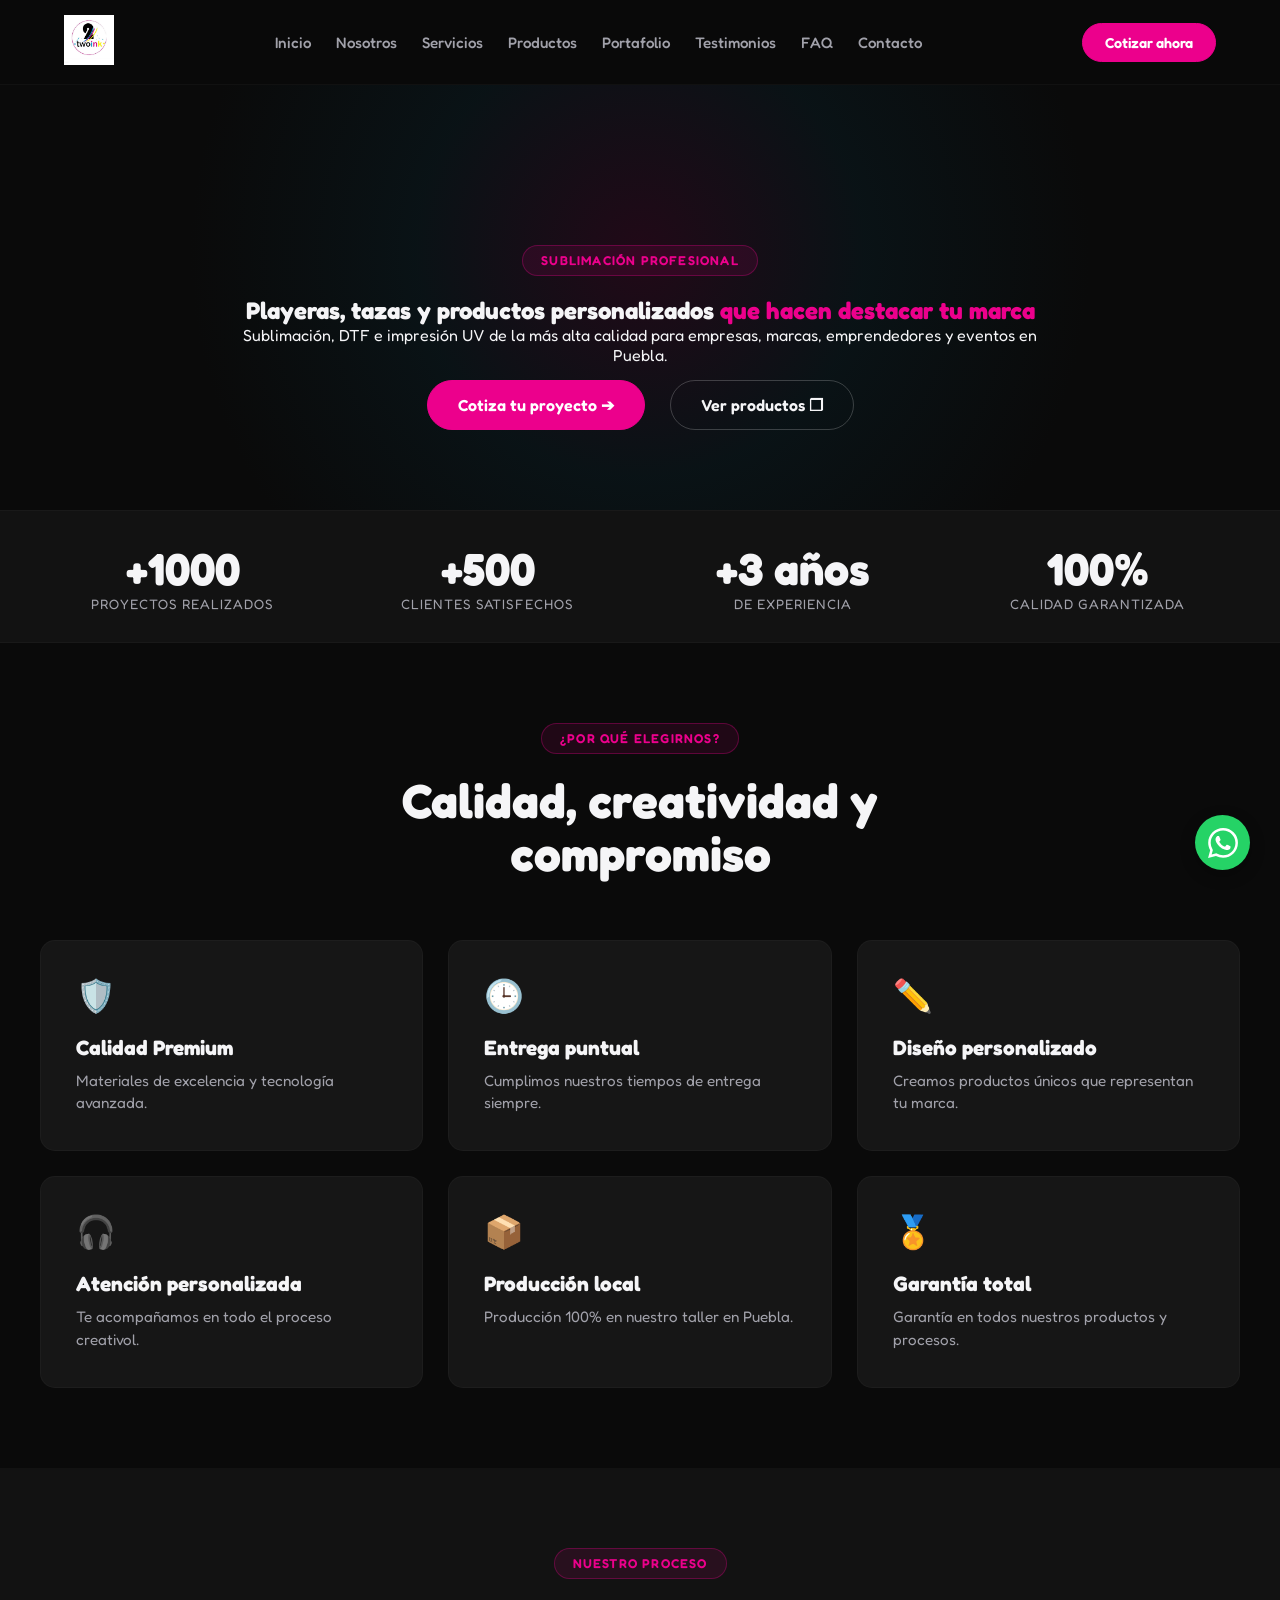
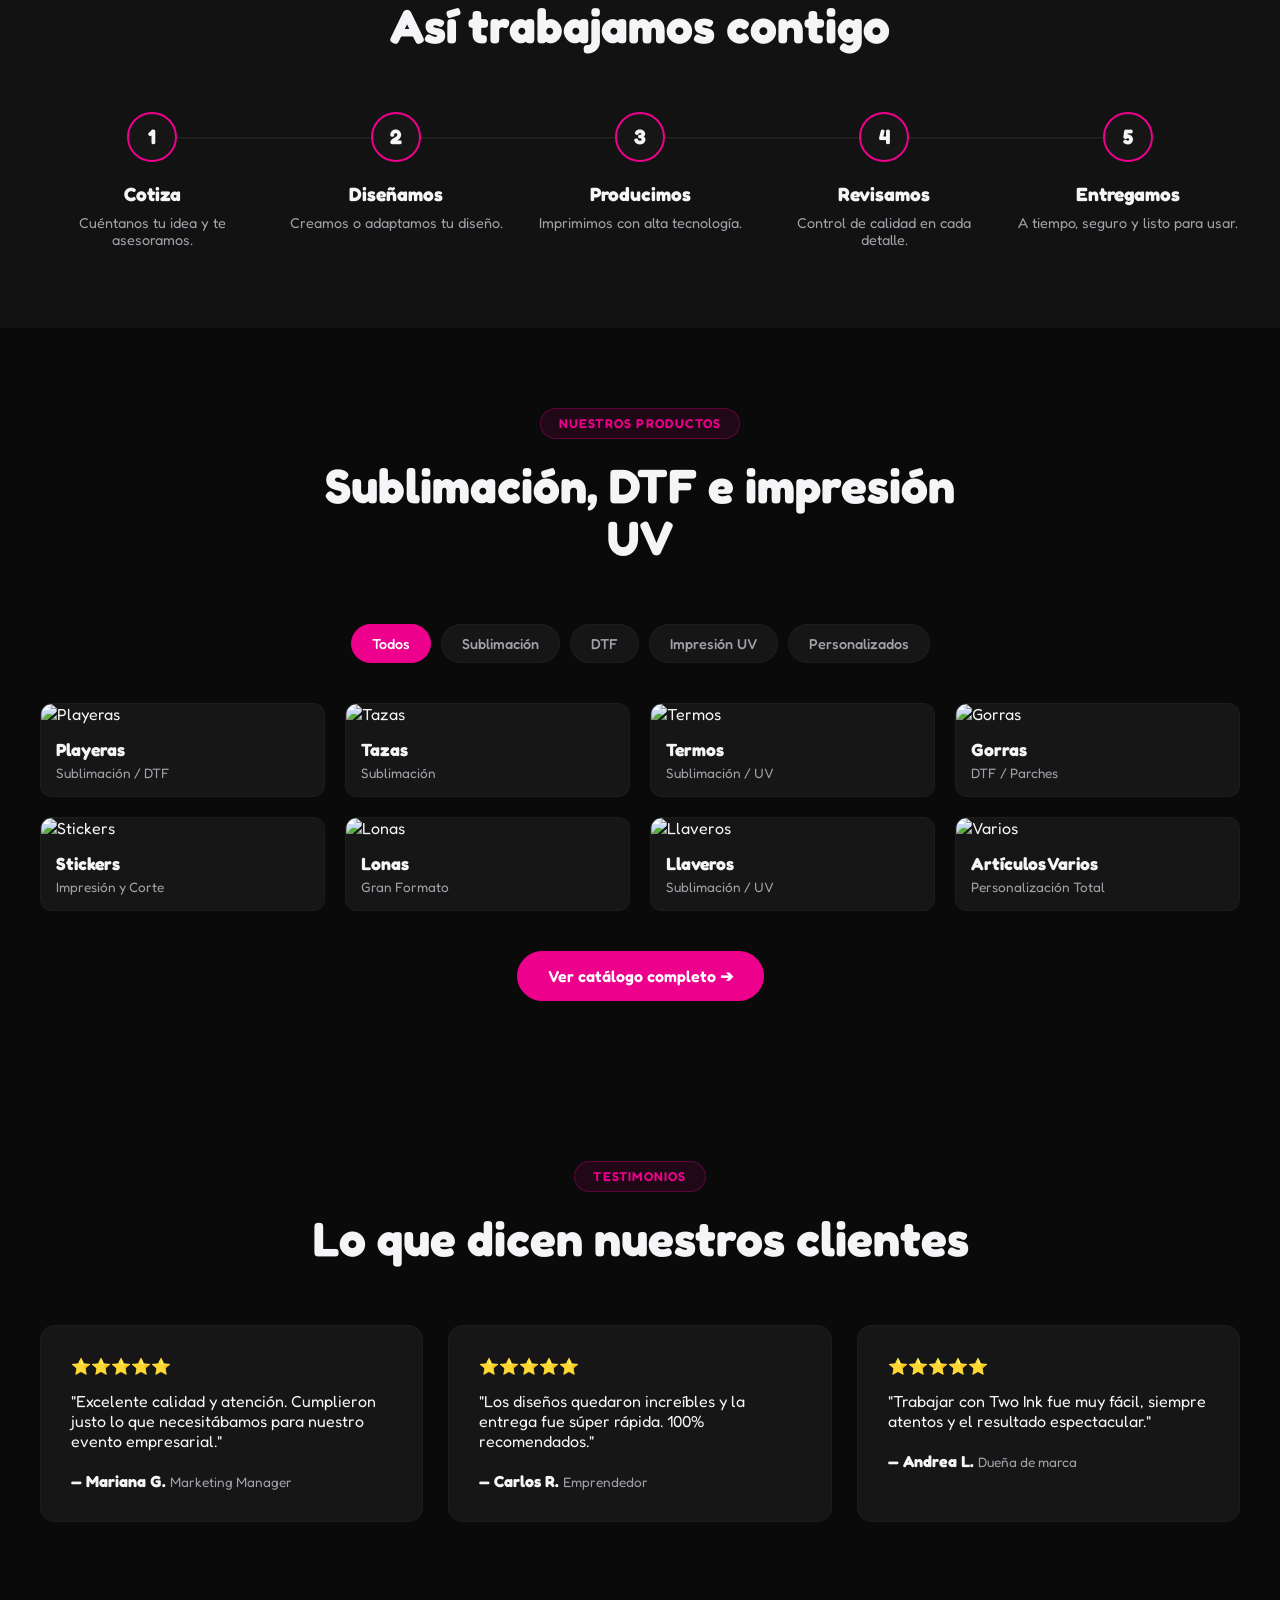
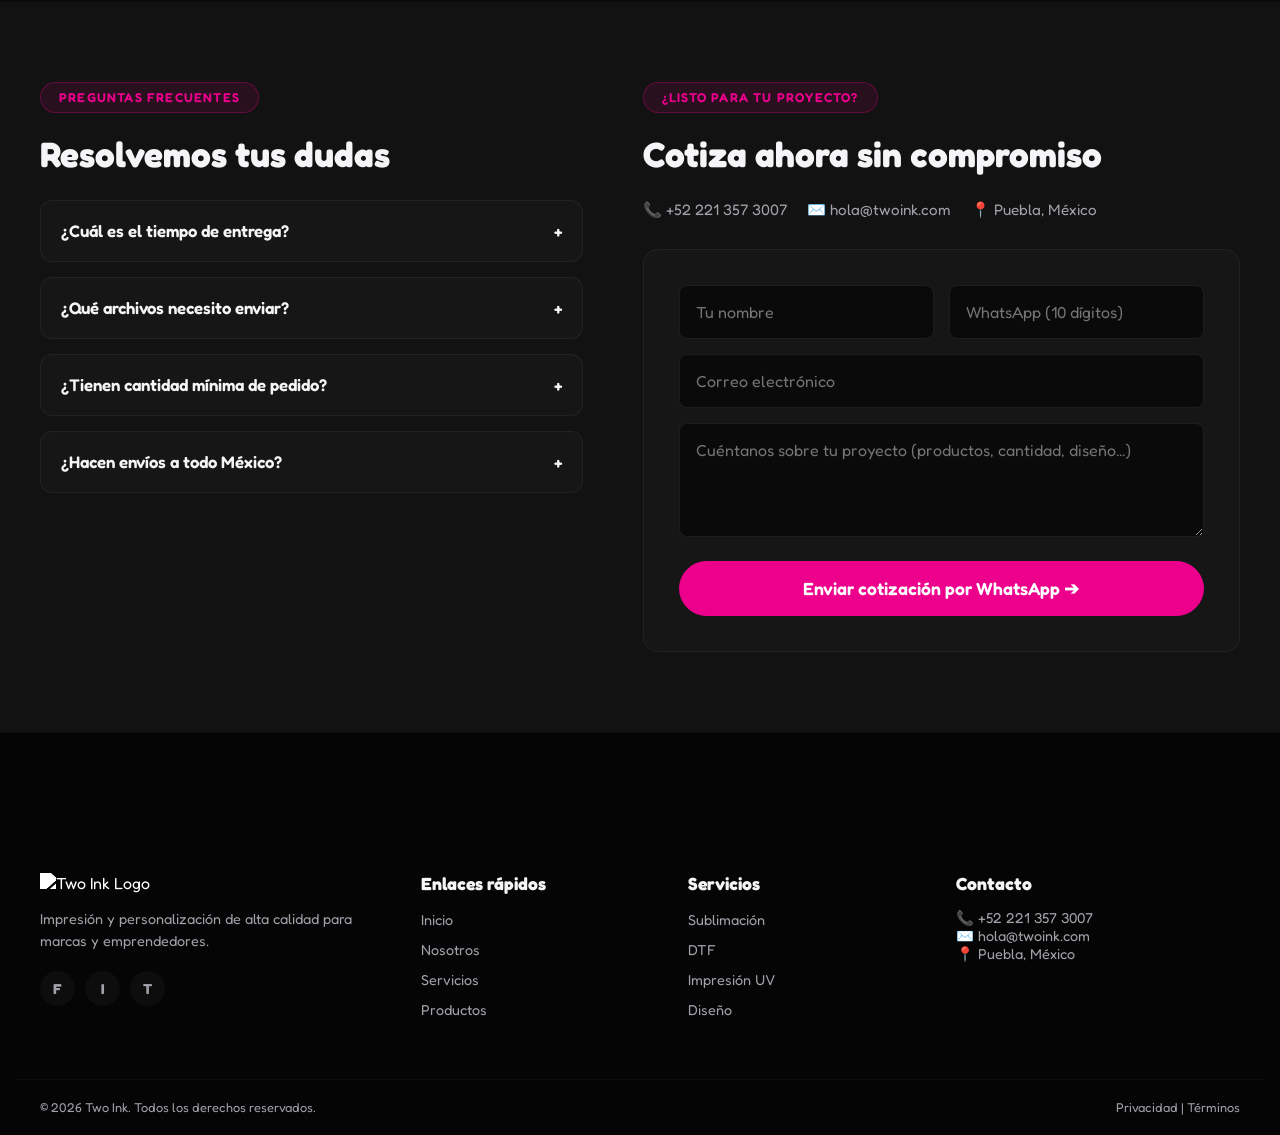
==== commit 454032ec: "Update index.html" ====
--- a/index.html
+++ b/index.html
@@ -8,13 +8,13 @@
     <link rel="stylesheet" href="style.css">
     
     <meta name="description" content="Estudio de personalización en Puebla. Tazas, playeras, DTF y sublimación de alta calidad.">
-    <link rel="icon" type="image/png" href="img/2026-05-15 042701.png">
+    <link rel="icon" type="image/png" href="2026-05-15 042701.png">
 </head>
 <body>
 
     <nav class="nav-principal">
         <div class="logo">
-            <img src="img/2026-05-15 042701.png" alt="Two Ink Logo" style="height: 50px; width: auto;">        </div>
+            <img src="2026-05-15 042701.png" alt="Two Ink Logo" style="height: 50px; width: auto;">        </div>
         
         <button class="menu-hamburguesa" aria-label="Abrir menú">
             <svg xmlns="http://www.w3.org/2000/svg" viewBox="0 0 24 24" fill="none" stroke="currentColor" stroke-width="2"><line x1="3" y1="12" x2="21" y2="12"></line><line x1="3" y1="6" x2="21" y2="6"></line><line x1="3" y1="18" x2="21" y2="18"></line></svg>
--- a/style.css
+++ b/style.css
@@ -1,628 +1,798 @@
-/* Configuración Base */
+/* =========================================
+   1. CONFIGURACIÓN BASE & VARIABLES CMYK
+   ========================================= */
 * {
     margin: 0;
     padding: 0;
     box-sizing: border-box;
-    font-family: 'Fredoka', sans-serif;
+    font-family: 'Fredoka', sans-serif; /* Tipografía redondeada del diseño */
     scroll-behavior: smooth;
 }
 
 :root {
-    --color-1: #00FFFF; 
-    --color-2: #FF00FF; 
-    --color-3: #FFFF00;
-    --blanco: #ffffff;
-    --texto: #1a1a1a;
-    --acento: #FF00FF; 
+    /* Paleta CMYK Exacta solicitada */
+    --cmyk-cian: #00AEEF; 
+    --cmyk-magenta: #EC008C; 
+    --cmyk-amarillo: #FFF200;
+
+    /* Colores Estructurales Dark (Fieles al mockup) */
+    --bg-oscuro-puro: #0a0a0a;  /* Fondo principal */
+    --bg-seccion-dark: #121212; /* Fondo alterno */
+    --bg-tarjeta: #161616;      /* Fondo de cards y forms */
+    --texto-principal: #f5f5f7;  /* Blanco suave */
+    --texto-secundario: #a1a1aa; /* Gris */
+    
+    /* Acento (Magenta por defecto) */
+    --acento: var(--cmyk-magenta); 
 }
 
 body {
-    color: var(--texto);
-    background-color: var(--blanco);
+    background-color: var(--bg-oscuro-puro);
+    color: var(--texto-principal);
     overflow-x: hidden;
-    position: relative;
-}
-
-.fondo-artistico {
-    position: fixed;
-    top: 0;
-    left: 0;
-    width: 100%;
-    height: 100vh;
-    z-index: -1;
-    background: 
-        radial-gradient(circle at 10% 20%, rgba(0, 255, 255, 0.15) 0%, transparent 40%),
-        radial-gradient(circle at 90% 10%, rgba(255, 0, 255, 0.15) 0%, transparent 40%),
-        radial-gradient(circle at 50% 80%, rgba(255, 255, 0, 0.1) 0%, transparent 50%);
-    filter: blur(60px);
-}
-
-.header-blanco {
-    background: rgba(255, 255, 255, 0.95);
-    padding: 15px 50px;
-    display: flex;
-    justify-content: space-between;
-    align-items: center;
-    position: sticky;
-    top: 0;
-    z-index: 1000;
-    box-shadow: 0 5px 20px rgba(0,0,0,0.05);
-}
-
-.logo-img {
-    height: 70px; /* Ajusta este valor si tu logo se ve muy grande o pequeño */
-    width: auto;
-    display: block;
-    transition: transform 0.3s ease;
-}
-
-.logo-img:hover {
-    transform: scale(1.05);
-}
-
-.hero {
-    display: flex;
-    align-items: center;
-    justify-content: center; 
-    min-height: 85vh;
-    padding: 0 5%;
+}
+
+.contenedor {
+    max-width: 1250px;
+    margin: 0 auto;
+    padding: 80px 25px;
+}
+
+.seccion-oscura {
+    background-color: var(--bg-seccion-dark);
+}
+
+/* Utilidades */
+.color-text { color: var(--acento); }
+.left { text-align: left !important; }
+.w-100 { width: 100%; }
+
+/* Badge (Insignia) del diseño */
+.badge-acento {
+    background: rgba(236, 0, 140, 0.1);
+    color: var(--cmyk-magenta);
+    border: 1px solid rgba(236, 0, 140, 0.3);
+    padding: 7px 18px;
+    border-radius: 50px;
+    font-size: 0.8rem;
+    font-weight: 600;
+    letter-spacing: 1.2px;
+    text-transform: uppercase;
+    display: inline-block;
+    margin-bottom: 20px;
+}
+
+/* Títulos de sección */
+.seccion-header {
     text-align: center;
-}
-
-.hero-texto {
+    margin-bottom: 60px;
     max-width: 700px;
-}
-
-.hero h1 {
-    font-size: 4.5rem;
+    margin-left: auto;
+    margin-right: auto;
+}
+
+.titulo-seccion {
+    font-size: 3rem;
+    font-weight: 700;
     line-height: 1.1;
-    margin-bottom: 20px;
-    color: var(--texto);
-}
-
-.color-text {
-    color: var(--acento);
-}
-
-.hero p {
-    font-size: 1.3rem;
-    margin-bottom: 30px;
-    font-weight: 500;
-}
-
-.btn-colorido {
-    display: inline-block;
-    background: var(--texto);
-    color: white;
-    padding: 15px 35px;
+    color: var(--texto-principal);
+}
+
+/* Botones */
+.btn-acento, .btn-outline {
+    padding: 14px 30px;
     border-radius: 50px;
     text-decoration: none;
-    font-size: 1.2rem;
     font-weight: 600;
-    border: none;
-    cursor: pointer;
-    box-shadow: 0 10px 20px rgba(0, 0, 0, 0.1);
-    transition: 0.3s cubic-bezier(0.175, 0.885, 0.32, 1.275);
-}
-
-.btn-colorido:hover {
-    background: var(--acento);
-    transform: translateY(-5px) scale(1.05);
-    box-shadow: 0 15px 25px rgba(255, 0, 255, 0.3);
-}
-
-.contenedor {
-    max-width: 1200px;
-    margin: 0 auto;
-    padding: 80px 20px;
-    text-align: center;
-}
-
-.titulo-seccion {
-    font-size: 3rem;
-    margin-bottom: 50px;
-    color: var(--texto);
-}
-
-.grid-servicios {
-    display: grid;
-    grid-template-columns: repeat(auto-fit, minmax(300px, 1fr));
-    gap: 30px;
-}
-
-.card {
-    background: rgba(255, 255, 255, 0.8);
-    backdrop-filter: blur(10px);
-    border: 1px solid rgba(255, 255, 255, 0.3);
-    padding: 40px 30px;
-    border-radius: 30px;
-    box-shadow: 0 10px 30px rgba(0,0,0,0.03);
-    transition: 0.4s cubic-bezier(0.175, 0.885, 0.32, 1.275);
-}
-
-.card:hover {
-    transform: translateY(-15px) scale(1.03);
-    box-shadow: 0 20px 40px rgba(0,0,0,0.08);
-}
-
-.icono-servicio {
-    margin-bottom: 20px;
-    display: flex;
-    justify-content: center;
-    align-items: center;
-}
-
-.icono-servicio svg {
-    width: 55px;
-    height: 55px;
-    stroke: var(--acento); 
-    transition: transform 0.4s cubic-bezier(0.175, 0.885, 0.32, 1.275);
-}
-
-.card:hover .icono-servicio svg {
-    transform: scale(1.15) rotate(5deg);
-}
-
-.card h3 {
-    font-size: 1.5rem;
-    color: var(--texto);
-    margin-bottom: 15px;
-}
-
-.card-form {
-    background: rgba(255, 255, 255, 0.9);
-    padding: 40px;
-    border-radius: 30px;
-    max-width: 600px;
-    margin: 0 auto;
-    display: flex;
-    flex-direction: column;
-    gap: 20px;
-    box-shadow: 0 15px 35px rgba(0,0,0,0.05);
-}
-
-input, textarea {
-    padding: 15px 20px;
-    border: 2px solid #eee;
-    border-radius: 15px;
     font-size: 1rem;
-    font-family: 'Fredoka', sans-serif;
-    outline: none;
     transition: 0.3s;
-}
-
-input:focus, textarea:focus {
-    border-color: var(--acento);
-}
-
-.w-100 { width: 100%; }
-
-.whatsapp-btn {
-    position: fixed;
-    bottom: 30px;
-    right: 30px;
-    background: #25D366;
+    display: inline-block;
+}
+
+.btn-acento {
+    background-color: var(--acento);
     color: white;
-    padding: 15px 25px;
-    border-radius: 50px;
-    text-decoration: none;
-    font-size: 1.1rem;
-    font-weight: 600;
-    box-shadow: 0 10px 20px rgba(37, 211, 102, 0.3);
-    z-index: 1000;
-    transition: 0.3s cubic-bezier(0.175, 0.885, 0.32, 1.275);
-}
-
-.whatsapp-btn:hover {
-    transform: scale(1.1) rotate(-3deg);
-}
-
-.pop-in {
-    opacity: 0;
-    transform: scale(0.8) translateY(30px);
-    transition: 0.8s cubic-bezier(0.175, 0.885, 0.32, 1.275);
-}
-
-.pop-in.visible {
-    opacity: 1;
-    transform: scale(1) translateY(0);
-}
-
-.delay-1 { transition-delay: 0.1s; }
-.delay-2 { transition-delay: 0.3s; }
-.delay-3 { transition-delay: 0.5s; }
-
-.promocion-banner {
-    background: var(--texto);
-    color: var(--blanco);
-    text-align: center;
-    padding: 12px;
-    font-weight: 600;
-    font-size: 1.1rem;
-    z-index: 100;
-    position: relative;
-}
-
-.nosotros-grid {
-    display: grid;
-    grid-template-columns: 1fr 1fr;
-    gap: 50px;
-    align-items: center;
-    text-align: left;
-}
-
-.nosotros-texto p {
-    font-size: 1.15rem;
-    margin-bottom: 20px;
-    line-height: 1.8;
-}
-
-.img-fluida {
-    width: 100%;
-    border-radius: 30px;
-    box-shadow: 0 15px 35px rgba(0,0,0,0.05);
-}
-
-@media (max-width: 768px) {
-    .nosotros-grid { grid-template-columns: 1fr; text-align: center; }
-    .nosotros-texto h2 { text-align: center !important; }
-}
-
-.pasos-grid {
-    display: grid;
-    grid-template-columns: repeat(auto-fit, minmax(220px, 1fr));
-    gap: 30px;
-}
-
-.paso-card {
-    background: rgba(255, 255, 255, 0.6);
-    backdrop-filter: blur(10px);
-    border: 1px solid rgba(255, 255, 255, 0.3);
-    padding: 30px 20px;
-    border-radius: 20px;
-    text-align: center;
-    transition: 0.3s ease;
-}
-
-.paso-card:hover {
-    transform: translateY(-5px);
-    background: rgba(255, 255, 255, 0.9);
-}
-
-.paso-numero {
-    width: 60px;
-    height: 60px;
-    background: var(--acento);
-    color: var(--blanco);
-    font-size: 1.8rem;
-    font-weight: 700;
-    display: flex;
-    align-items: center;
-    justify-content: center;
-    border-radius: 50%;
-    margin: 0 auto 20px auto;
-}
-
-.galeria-estandar {
-    display: flex;
-    flex-wrap: wrap;
-    justify-content: center; 
-    gap: 25px;
-    max-width: 1100px;
-    margin: 0 auto;
-}
-
-.galeria-item {
-    flex: 0 1 250px; 
-    position: relative;
-    border-radius: 20px;
-    overflow: hidden;
-    aspect-ratio: 1 / 1; 
-    box-shadow: 0 10px 20px rgba(0,0,0,0.05);
-    background: #ffffff;
-}
-.galeria-item img {
-    width: 100%;
-    height: 100%;
-    object-fit: cover; 
-    transition: transform 0.5s ease;
-}
-
-.galeria-overlay {
-    position: absolute;
-    top: 0;
-    left: 0;
-    width: 100%;
-    height: 100%;
-    background: rgba(255, 0, 255, 0.7);
-    color: white;
-    display: flex;
-    align-items: center;
-    justify-content: center;
-    font-size: 1.5rem;
-    font-weight: 600;
-    opacity: 0;
-    transition: opacity 0.3s ease;
-}
-
-.galeria-item:hover img {
-    transform: scale(1.1);
-}
-
-.galeria-item:hover .galeria-overlay {
-    opacity: 1; 
-}
-.estrellas-container {
-    display: flex;
-    justify-content: center;
-    gap: 6px;
-    margin-bottom: 18px;
-}
-
-.star-svg {
-    width: 24px;
-    height: 24px;
-    transition: transform 0.3s cubic-bezier(0.175, 0.885, 0.32, 1.275);
-}
-
-.star-svg.filled {
-    fill: #FFD700;
-}
-
-.star-svg.empty {
-    fill: #e2e8f0; 
-}
-
-.card:hover .star-svg {
-    transform: scale(1.15) translateY(-2px);
-}
-
-.faq-container {
-    max-width: 800px;
-    margin: 0 auto;
-    text-align: left;
-}
-
-.faq-item {
-    background: rgba(255, 255, 255, 0.8);
-    backdrop-filter: blur(5px);
-    margin-bottom: 15px;
-    border-radius: 15px;
-    overflow: hidden;
-    border: 1px solid rgba(255, 255, 255, 0.3);
-}
-
-.faq-pregunta {
-    width: 100%;
-    text-align: left;
-    padding: 20px;
-    background: none;
-    border: none;
-    font-size: 1.2rem;
-    font-weight: 600;
-    font-family: 'Fredoka', sans-serif;
-    color: var(--texto);
-    cursor: pointer;
-    display: flex;
-    justify-content: space-between;
-    align-items: center;
-    transition: color 0.3s;
-}
-
-.faq-pregunta:hover {
+    border: 1px solid var(--acento);
+}
+
+.btn-acento:hover {
+    background-color: transparent;
     color: var(--acento);
-}
-
-.faq-respuesta {
-    max-height: 0;
-    overflow: hidden;
-    transition: max-height 0.4s ease;
-    padding: 0 20px;
-}
-
-.faq-respuesta p {
-    padding-bottom: 20px;
-    font-size: 1.05rem;
-    color: #444;
-}
-
-.faq-item.activa .faq-respuesta {
-    max-height: 200px; 
-}
-
-.faq-item.activa .icono {
-    transform: rotate(180deg);
-}
-
-.icono {
-    transition: transform 0.3s ease;
-}
-.whatsapp-btn {
-    display: flex;
-    align-items: center;
-    gap: 8px;
-    padding: 12px 25px;
-}
-
-.footer-principal {
-    background-color: #111111 !important; 
-    color: #ffffff;
-    padding: 30px 20px 15px 20px;
-    margin-top: 60px;
-    border-top: 3px solid var(--acento);
-    position: relative;
-    z-index: 10;
-}
-
-.footer-contenido {
-    max-width: 1200px;
-    margin: 0 auto;
-    display: flex;
-    justify-content: space-between;
-    align-items: center; 
-    flex-wrap: wrap;
-    gap: 15px;
-    padding-bottom: 15px; 
-    border-bottom: 1px solid rgba(255, 255, 255, 0.1);
-}
-
-.redes-sociales {
-    display: flex;
-    align-items: center;
-    gap: 15px;
-}
-
-.redes-sociales p {
-    margin-bottom: 0; 
-    font-weight: 600;
-}
-
-.iconos-redes {
-    display: flex;
-    flex-direction: row !important; 
-    gap: 10px;
-}
-
-.iconos-redes a {
-    color: var(--blanco);
-    background: rgba(255, 255, 255, 0.1);
-    width: 34px; /* Reducido */
-    height: 34px; /* Reducido */
-    display: flex;
-    justify-content: center;
-    align-items: center;
-    border-radius: 50%;
-    transition: 0.3s ease;
-}
-
-.iconos-redes a svg {
-    width: 16px;
-    height: 16px;
-}
-
-.footer-legal {
-    max-width: 1200px;
-    margin: 15px auto 0 auto;
-    display: flex;
-    justify-content: space-between;
-    align-items: center;
-    flex-wrap: wrap;
-    gap: 15px;
-    color: #666;
-    font-size: 0.85rem;
-}
-.enlaces-legales {
-    display: flex;
-    gap: 15px;
-    align-items: center;
-}
-
-.enlaces-legales a {
-    color: #999;
-    text-decoration: none;
-    transition: 0.3s;
-}
-
-.enlaces-legales a:hover {
-    color: var(--acento);
-}
-
-@media (max-width: 768px) {
-    .footer-contenido {
-        flex-direction: column;
-        text-align: center;
-    }
-    .footer-legal {
-        flex-direction: column;
-        text-align: center;
-    }
-}
+    box-shadow: 0 5px 20px rgba(236, 0, 140, 0.3);
+}
+
+.btn-outline {
+    background-color: transparent;
+    color: var(--texto-principal);
+    border: 1px solid rgba(255,255,255,0.2);
+}
+
+.btn-outline:hover {
+    border-color: var(--texto-principal);
+    background-color: rgba(255,255,255,0.05);
+}
+
+/* =========================================
+   2. BARRA DE NAVEGACIÓN (Dark Minimal)
+   ========================================= */
 .nav-principal {
     display: flex;
     justify-content: space-between; 
     align-items: center; 
     padding: 15px 5%;
     width: 100%; 
-    background: rgba(255, 255, 255, 0.95); 
+    background-color: rgba(10, 10, 10, 0.98); /* Fondo casi opaco */
     position: sticky; 
     top: 0;
-    left: 0;  /* Obliga a pegar al borde izquierdo */
-    right: 0; /* Obliga a pegar al borde derecho */
     z-index: 1000;
-    box-shadow: 0 5px 20px rgba(0,0,0,0.05); 
+    border-bottom: 1px solid rgba(255,255,255,0.03);
+}
+
+.logo img {
+    height: 45px;
 }
 
 .nav-enlaces {
     display: flex;
     list-style: none; 
-    gap: 30px;
-    margin: 0;
-    padding: 0;
+    gap: 25px;
 }
 
 .nav-enlaces li a {
-    color: var(--texto); 
+    color: var(--texto-secundario); 
     text-decoration: none; 
     font-weight: 500; 
-    font-size: 1.1rem; 
+    font-size: 0.95rem; 
     transition: 0.3s;
 }
 
 .nav-enlaces li a:hover {
-    color: var(--acento);
-}
-
-/* Ocultar el botón hamburguesa en la computadora */
-.menu-hamburguesa {
-    display: none; 
+    color: var(--texto-principal);
+}
+
+.nav-btn {
+    padding: 10px 22px;
+    font-size: 0.9rem;
+}
+
+.menu-hamburguesa { display: none; background: none; border: none; }
+/* =========================================
+   3. HERO SECCIÓN (Texto Centrado)
+   ========================================= */
+.hero-seccion {
+    padding-top: 80px;
+    background-color: var(--bg-oscuro-puro);
+    /* Le ponemos un fondo sutil en el centro para que no se vea tan vacío sin la imagen */
+    background: radial-gradient(circle at 50% 30%, rgba(236, 0, 140, 0.1) 0%, rgba(0, 174, 239, 0.05) 30%, var(--bg-oscuro-puro) 60%);
+}
+
+.hero-centrado {
+    display: flex;
+    flex-direction: column;
+    align-items: center;
+    text-align: center;
+    padding-bottom: 80px;
+    max-width: 900px; /* Evita que el texto se estire de lado a lado */
+    margin: 0 auto;
+}
+
+.hero-dark h1 {
+    font-size: 4.2rem;
+    line-height: 1.1;
+    font-weight: 700;
+    margin-bottom: 25px;
+}
+
+.hero-dark p {
+    font-size: 1.25rem;
+    color: var(--texto-secundario);
+    margin-bottom: 35px;
+    line-height: 1.6;
+    max-width: 700px; /* Centra el párrafo bonito */
+    margin-left: auto;
+    margin-right: auto;
+}
+
+.hero-botones {
+    display: flex;
+    gap: 25px;
+    justify-content: center; /* Centra los botones */
+    flex-wrap: wrap;
+    margin-top: 15px;
+}
+.resplandor-neon {
+    position: absolute;
+    width: 300px;
+    height: 300px;
+    background: radial-gradient(circle, rgba(0, 174, 239, 0.2) 0%, rgba(236, 0, 140, 0.2) 50%, rgba(10, 10, 10, 0) 70%);
+    filter: blur(50px);
+    z-index: 1;
+}
+
+/* Barra de Stats abajo del Hero */
+.hero-stats-barra {
+    border-top: 1px solid rgba(255,255,255,0.03);
+    border-bottom: 1px solid rgba(255,255,255,0.03);
+}
+
+.stats-grid {
+    display: grid;
+    grid-template-columns: repeat(4, 1fr);
+    gap: 20px;
+    text-align: center;
+    padding: 30px 25px;
+}
+
+.stat-item {
+    display: flex;
+    flex-direction: column;
+}
+
+.stat-num {
+    font-size: 2.8rem;
+    font-weight: 700;
+    color: var(--texto-principal);
+}
+
+.stat-text {
+    font-size: 0.85rem;
+    color: var(--texto-secundario);
+    text-transform: uppercase;
+    letter-spacing: 1px;
+}
+
+/* =========================================
+   4. NOSOTROS (Grid de 6)
+   ========================================= */
+.grid-6 {
+    display: grid;
+    grid-template-columns: repeat(3, 1fr); /* 3 columnas */
+    gap: 25px;
+}
+
+.card-caracteristica {
+    background-color: var(--bg-tarjeta);
+    padding: 35px;
+    border-radius: 15px;
+    border: 1px solid rgba(255,255,255,0.03);
+    transition: 0.3s;
+}
+
+.card-caracteristica:hover {
+    border-color: var(--acento);
+    transform: translateY(-5px);
+}
+
+.icono-cmyk {
+    font-size: 2rem;
+    margin-bottom: 20px;
+}
+
+/* Bordes inferiores de color CMYK como en el diseño anterior, opcional */
+.icono-cmyk.cian { color: var(--cmyk-cian); }
+.icono-cmyk.magenta { color: var(--cmyk-magenta); }
+.icono-cmyk.amarillo { color: var(--cmyk-amarillo); }
+
+.card-caracteristica h3 {
+    font-size: 1.3rem;
+    margin-bottom: 10px;
+}
+
+.card-caracteristica p {
+    color: var(--texto-secundario);
+    font-size: 0.95rem;
+    line-height: 1.5;
+}
+
+/* =========================================
+   5. PROCESO (Timeline de 5)
+   ========================================= */
+.timeline-pasos {
+    display: grid;
+    grid-template-columns: repeat(5, 1fr); /* 5 columnas */
+    gap: 20px;
+    position: relative;
+    text-align: center;
+}
+
+.linea-conectora {
+    position: absolute;
+    top: 25px; /* Mitad del número */
+    left: 10%;
+    width: 80%;
+    height: 2px;
+    background-color: rgba(255,255,255,0.05);
+    z-index: 1;
+}
+
+.paso-item {
+    position: relative;
+    z-index: 2;
+}
+
+.paso-numero {
+    width: 50px;
+    height: 50px;
+    background-color: var(--bg-tarjeta);
+    border: 2px solid var(--acento);
+    color: var(--texto-principal);
+    font-size: 1.3rem;
+    font-weight: 700;
+    display: flex;
+    justify-content: center;
+    align-items: center;
+    border-radius: 50%;
+    margin: 0 auto 20px auto;
+}
+
+.paso-item h3 {
+    font-size: 1.2rem;
+    margin-bottom: 8px;
+}
+
+.paso-item p {
+    color: var(--texto-secundario);
+    font-size: 0.9rem;
+}
+
+/* =========================================
+   6. PRODUCTOS (Tabs + Grid de 8)
+   ========================================= */
+.tabs-filtros {
+    display: flex;
+    justify-content: center;
+    gap: 10px;
+    margin-bottom: 40px;
+    flex-wrap: wrap;
+}
+
+.tab-btn {
+    padding: 10px 20px;
+    background-color: var(--bg-tarjeta);
+    color: var(--texto-secundario);
+    border: 1px solid rgba(255,255,255,0.03);
+    border-radius: 50px;
+    cursor: pointer;
+    font-size: 0.9rem;
+    font-weight: 500;
+    transition: 0.3s;
+}
+
+.tab-btn:hover {
+    border-color: rgba(255,255,255,0.1);
+}
+
+.tab-btn.activo {
+    background-color: var(--acento);
+    color: white;
+    border-color: var(--acento);
+}
+
+.grid-productos {
+    display: grid;
+    grid-template-columns: repeat(4, 1fr); /* 4 por fila */
+    gap: 20px;
+}
+
+.producto-card {
+    background-color: var(--bg-tarjeta);
+    border-radius: 12px;
+    overflow: hidden;
+    border: 1px solid rgba(255,255,255,0.03);
+    transition: 0.3s;
+}
+
+.producto-card:hover {
+    border-color: rgba(255,255,255,0.1);
+}
+
+.producto-card img {
+    width: 100%;
+    height: 220px;
+    object-fit: cover;
+}
+
+.producto-card h3 {
+    padding: 15px 15px 5px 15px;
+    font-size: 1.1rem;
+}
+
+.producto-card p {
+    padding: 0 15px 15px 15px;
+    color: var(--texto-secundario);
+    font-size: 0.85rem;
+}
+
+.btn-centrado {
+    text-align: center;
+    margin-top: 40px;
+}
+
+/* =========================================
+   7. PORTAFOLIO (Fila Completa)
+   ========================================= */
+.portafolio-fila {
+    display: grid;
+    grid-template-columns: repeat(4, 1fr);
+    width: 100%;
+}
+
+.portafolio-fila img {
+    width: 100%;
+    height: 300px;
+    object-fit: cover;
+    border-right: 1px solid var(--bg-oscuro-puro);
+}
+
+/* =========================================
+   8. TESTIMONIOS (Grid de 3)
+   ========================================= */
+.grid-3 {
+    display: grid;
+    grid-template-columns: repeat(3, 1fr);
+    gap: 25px;
+}
+
+.card-testimonio {
+    background-color: var(--bg-tarjeta);
+    padding: 30px;
+    border-radius: 15px;
+    border: 1px solid rgba(255,255,255,0.03);
+}
+
+.estrellas {
+    color: var(--cmyk-amarillo);
+    margin-bottom: 15px;
+    font-size: 1rem;
+}
+
+.card-testimonio h4 {
+    margin-top: 20px;
+    font-size: 1rem;
+}
+
+.card-testimonio h4 span {
+    font-weight: 400;
+    font-size: 0.85rem;
+    color: var(--texto-secundario);
+}
+
+/* =========================================
+   9. FAQ & CONTACTO (Split Grid) - REPARADO
+   ========================================= */
+.split-contacto-grid {
+    display: grid;
+    grid-template-columns: 1fr 1.1fr;
+    gap: 60px;
+    align-items: start;
+}
+
+/* Reducimos el tamaño del título solo en esta sección para que respire */
+.split-contacto-grid .titulo-seccion {
+    font-size: 2.2rem;
+    margin-bottom: 25px;
+    line-height: 1.2;
+}
+
+/* =========================================
+   EL ACORDEÓN (PREGUNTAS)
+   ========================================= */
+.faq-acordeon {
+    display: flex;
+    flex-direction: column;
+    gap: 15px;
+}
+
+.faq-item {
+    background-color: var(--bg-tarjeta);
+    border-radius: 12px;
+    border: 1px solid rgba(255,255,255,0.05);
+    overflow: hidden; /* CRUCIAL: Esconde el texto que se sale */
+}
+
+.faq-pregunta {
+    width: 100%;
+    padding: 20px;
     background: none;
     border: none;
+    color: var(--texto-principal);
+    text-align: left;
+    font-size: 1.05rem;
+    font-weight: 600;
     cursor: pointer;
-    z-index: 1001; /* Siempre por encima del menú de cristal */
-}
-
-.menu-hamburguesa svg {
+    display: flex;
+    justify-content: space-between;
+    align-items: center;
+    transition: 0.3s;
+}
+
+.faq-pregunta:hover { color: var(--cmyk-cian); }
+
+/* Magia de la respuesta: Escondida por defecto */
+.faq-respuesta {
+    max-height: 0;
+    opacity: 0; /* Doble seguro para esconder */
+    transition: all 0.4s ease;
+    padding: 0 20px;
+    background-color: rgba(0,0,0,0.2); /* Sombra interior suave */
+}
+
+.faq-respuesta p {
+    padding: 15px 0;
+    margin: 0;
+    color: var(--texto-secundario);
+    font-size: 0.95rem;
+    line-height: 1.6;
+    border-top: 1px solid rgba(255,255,255,0.05); /* Línea separadora */
+}
+
+/* Cuando Javascript detecta el clic y le pone la clase .activa */
+.faq-item.activa .faq-respuesta {
+    max-height: 300px; 
+    opacity: 1;
+}
+
+/* =========================================
+   DETALLES Y FORMULARIO
+   ========================================= */
+.detalles-contacto-fila {
+    display: flex;
+    gap: 20px;
+    margin-bottom: 30px;
+    color: var(--texto-secundario);
+    font-size: 0.95rem;
+    flex-wrap: wrap;
+}
+
+/* Contenedor del Formulario */
+.form-dark {
+    background-color: var(--bg-tarjeta);
+    padding: 35px;
+    border-radius: 15px;
+    border: 1px solid rgba(255,255,255,0.05);
+}
+
+.form-fila-2 {
+    display: grid;
+    grid-template-columns: 1fr 1fr;
+    gap: 15px;
+    margin-bottom: 15px; /* Obliga a separarse del correo */
+}
+
+/* Cajas de texto */
+.form-dark input, .form-dark textarea {
+    width: 100%; /* Obliga a usar todo el espacio */
+    padding: 16px;
+    background-color: var(--bg-oscuro-puro);
+    border: 1px solid rgba(255,255,255,0.08);
+    color: var(--texto-principal);
+    border-radius: 8px;
+    font-size: 1rem;
+    outline: none;
+    transition: border-color 0.3s;
+    margin-bottom: 15px; /* Margen inferior obligatorio entre inputs */
+}
+
+/* Quitamos el margen doble para los que están en la fila superior */
+.form-fila-2 input {
+    margin-bottom: 0;
+}
+
+.form-dark input:focus, .form-dark textarea:focus {
+    border-color: var(--cmyk-cian);
+}
+
+/* Botón de enviar cotización */
+.form-dark .btn-acento {
+    width: 100%;
+    text-align: center;
+    margin-top: 5px;
+    font-size: 1.1rem;
+    padding: 16px;
+    cursor: pointer;
+}
+/* =========================================
+   10. WHATSAPP & FOOTER
+   ========================================= */
+.whatsapp-flotante {
+    position: fixed;
+    bottom: 30px;
+    right: 30px;
+    background-color: #25D366;
+    color: white;
+    width: 55px;
+    height: 55px;
+    border-radius: 50%;
+    display: flex;
+    justify-content: center;
+    align-items: center;
+    box-shadow: 0 5px 15px rgba(0,0,0,0.3);
+    z-index: 999;
+    transition: 0.3s;
+}
+
+.whatsapp-flotante svg { width: 30px; height: 30px; }
+.whatsapp-flotante:hover { transform: scale(1.1); }
+
+/* Footer */
+.footer-principal {
+    background-color: #050505;
+    padding-top: 60px;
+    border-top: 1px solid rgba(255,255,255,0.03);
+}
+
+.footer-grid {
+    display: grid;
+    grid-template-columns: 1.2fr 0.8fr 0.8fr 1fr; /* 4 columnas exactas */
+    gap: 40px;
+    padding-bottom: 50px;
+}
+
+.footer-col.branding img {
+    height: 35px;
+    margin-bottom: 15px;
+    filter: brightness(0) invert(1);
+}
+
+.footer-col.branding p {
+    color: var(--texto-secundario);
+    font-size: 0.9rem;
+    line-height: 1.5;
+    margin-bottom: 20px;
+}
+
+.iconos-redes {
+    display: flex;
+    gap: 10px;
+}
+
+.iconos-redes a {
     width: 35px;
     height: 35px;
-    stroke: var(--texto); 
-}
-
-
-/* =========================================
-   MENÚ RESPONSIVO PARA CELULARES (Glassmorphism)
-   ========================================= */
-@media (max-width: 768px) {
-    
-    /* 1. Aparece el botón de 3 rayitas */
-    .menu-hamburguesa {
-        display: block; 
+    background-color: rgba(255,255,255,0.03);
+    color: var(--texto-secundario);
+    text-decoration: none;
+    display: flex;
+    justify-content: center;
+    align-items: center;
+    border-radius: 50%;
+    font-weight: 700;
+}
+
+.footer-col h4 {
+    margin-bottom: 15px;
+    color: var(--texto-principal);
+    font-size: 1.1rem;
+}
+
+.footer-col ul { list-style: none; }
+.footer-col ul li { margin-bottom: 10px; }
+
+.footer-col a, .footer-col p {
+    color: var(--texto-secundario);
+    text-decoration: none;
+    font-size: 0.9rem;
+}
+
+.footer-col a:hover { color: var(--texto-principal); }
+
+.footer-bottom {
+    border-top: 1px solid rgba(255,255,255,0.03);
+    padding: 20px 25px;
+    display: flex;
+    justify-content: space-between;
+    font-size: 0.8rem;
+    color: var(--texto-secundario);
+}
+
+.legales a { color: var(--texto-secundario); text-decoration: none; }
+
+/* =========================================
+   11. RESPONSIVE & ANIMACIONES
+   ========================================= */
+/* (Sección de animaciones pop-in de main.js se mantiene) */
+.pop-in { opacity: 0; transform: translateY(20px); transition: 0.6s ease-out; }
+.pop-in.visible { opacity: 1; transform: translateY(0); }
+.delay-1 { transition-delay: 0.1s; }
+.delay-2 { transition-delay: 0.2s; }
+.delay-3 { transition-delay: 0.3s; }
+.delay-4 { transition-delay: 0.4s; }
+.delay-5 { transition-delay: 0.5s; }
+
+/* Media Queries para Móvil */
+@media (max-width: 992px) {
+    .hero-dark h1 { font-size: 3rem; }
+    .hero-grid, .stats-grid, .grid-6, .timeline-pasos, .grid-productos, .portafolio-fila, .grid-3, .split-contacto-grid, .footer-grid {
+        grid-template-columns: 1fr;
+        text-align: center;
     }
-
-    /* 2. Escondemos los enlaces fuera de la pantalla (Panel Lateral) */
-    .nav-enlaces {
-        position: fixed;
-        top: 0;
-        right: -100%; /* ESCONDIDO a la derecha */
-        width: 75%; 
-        height: 100vh; /* Alto completo de la pantalla */
-        background: rgba(255, 255, 255, 0.90);
-        backdrop-filter: blur(15px); /* Efecto cristal */
-        flex-direction: column; /* Lista hacia abajo */
-        justify-content: center;
-        align-items: center;
-        gap: 40px; 
-        transition: right 0.4s ease-in-out; /* Animación de entrada */
-        box-shadow: -10px 0 30px rgba(0,0,0,0.1);
+    .hero-imagen-container { order: -1; } /* Imagen arriba en móvil */
+    .hero-botones { justify-content: center; }
+    .linea-conectora { display: none; } /* Quitamos linea en móvil */
+    .nav-enlaces { display: none; } /* Hamburguesa */
+    .form-fila-2 { grid-template-columns: 1fr; }
+}
+/* Animación suave para el filtro de productos */
+@keyframes fadeInCard {
+    from {
+        opacity: 0;
+        transform: scale(0.9);
     }
-
-    /* 3. Clase que activa JavaScript para meter el menú a la pantalla */
-    .nav-enlaces.activo {
-        right: 0; 
+    to {
+        opacity: 1;
+        transform: scale(1);
     }
-
-    /* 4. Letras más grandes para poder tocarlas fácil con el dedo */
-    .nav-enlaces li a {
-        font-size: 1.5rem;
-        font-weight: 600;
-    }
-}+}
+/* =========================================
+   TARJETAS DE PRECIOS Y SVGS (servicios.html)
+   ========================================= */
+.card-precio {
+    background-color: var(--bg-tarjeta); /* Fondo gris oscuro */
+    padding: 40px 30px;
+    border-radius: 20px;
+    border: 1px solid rgba(255,255,255,0.05);
+    transition: 0.3s;
+    display: flex;
+    flex-direction: column;
+    align-items: center;
+    text-align: center;
+}
+
+.card-precio:hover {
+    border-color: var(--acento);
+    transform: translateY(-10px);
+    box-shadow: 0 15px 30px rgba(0,0,0,0.5);
+}
+
+/* Configuración de los SVGs */
+.icono-precio {
+    margin-bottom: 20px;
+}
+
+.icono-precio svg {
+    width: 50px;
+    height: 50px;
+}
+
+/* Colores CMYK para los iconos */
+.icono-precio.cian svg { stroke: var(--cmyk-cian); }
+.icono-precio.magenta svg { stroke: var(--cmyk-magenta); }
+.icono-precio.amarillo svg { stroke: var(--cmyk-amarillo); }
+
+.card-precio h3 {
+    font-size: 1.3rem;
+    margin-bottom: 15px;
+    color: var(--texto-principal);
+}
+
+.card-precio .precio {
+    font-size: 2.8rem;
+    font-weight: 700;
+    color: var(--cmyk-magenta);
+    margin-bottom: 25px;
+}
+
+.card-precio .precio span {
+    font-size: 1.2rem;
+    color: var(--texto-secundario);
+    font-weight: 500;
+}
+
+.lista-caracteristicas {
+    list-style: none;
+    margin-bottom: 30px;
+    text-align: left;
+    width: 100%;
+}
+
+.lista-caracteristicas li {
+    color: var(--texto-secundario);
+    font-size: 0.95rem;
+    margin-bottom: 12px;
+    padding-bottom: 12px;
+    border-bottom: 1px solid rgba(255,255,255,0.03);
+}
+
+.lista-caracteristicas li:last-child {
+    border-bottom: none;
+}
